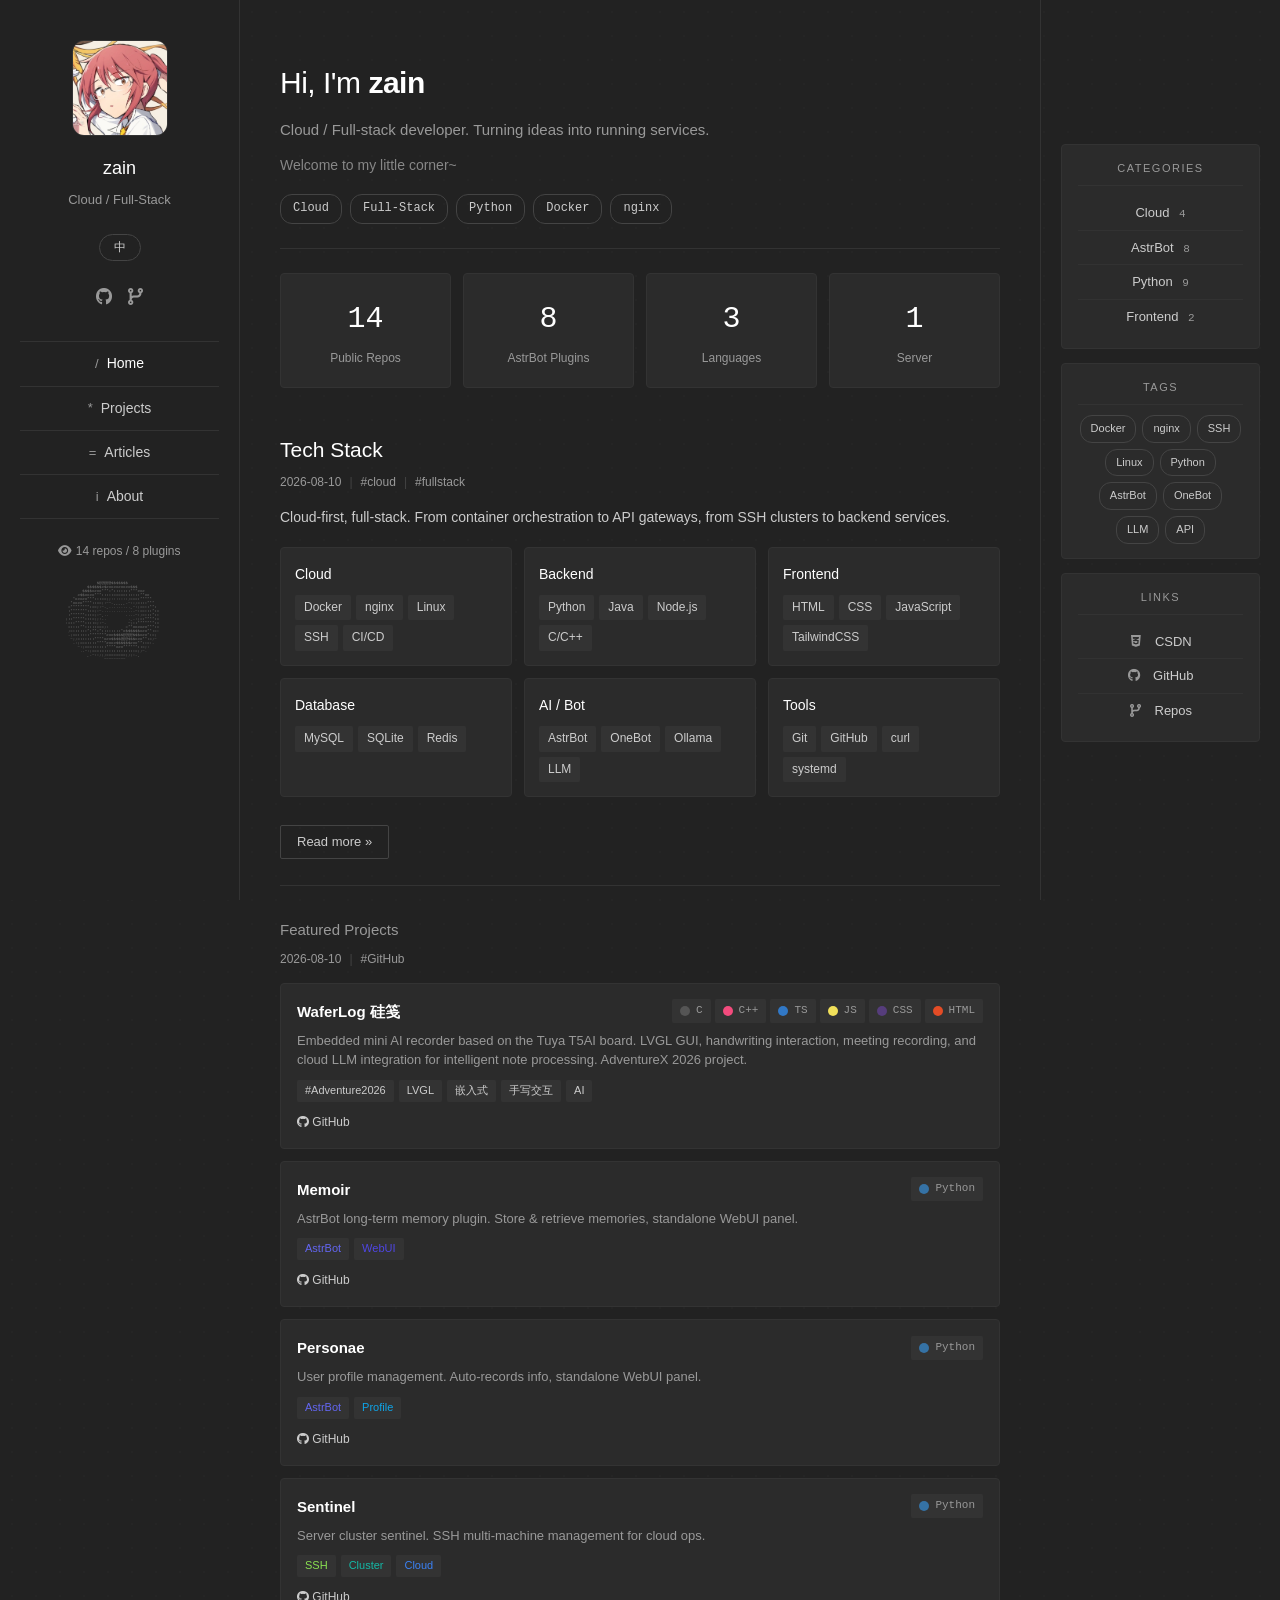
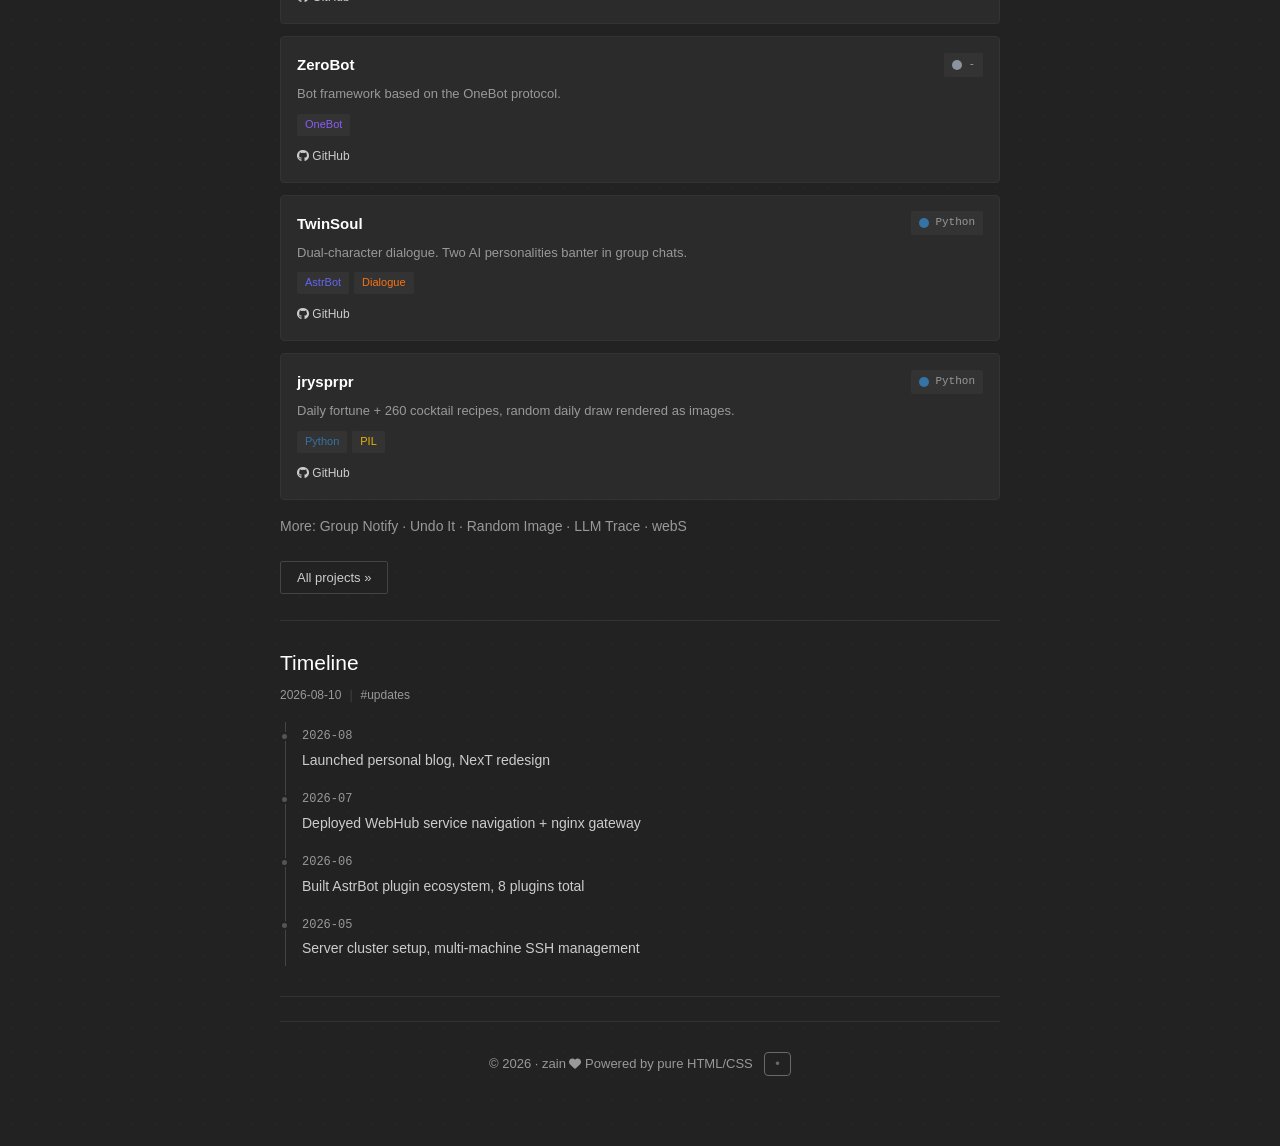
==== index.html @ 0b2f9fa6 "Language order: En→Zh→Ru; welcome text update" ====
<!DOCTYPE html>
<html lang="zh-CN">
<head>
<meta charset="UTF-8">
<meta name="viewport" content="width=device-width, initial-scale=1">
<meta name="theme-color" content="#222">
<title>zain's Home</title>
<link rel="icon" type="image/png" href="img/logo_blog.png">
<link rel="shortcut icon" type="image/png" href="img/logo_blog.png">
<link rel="stylesheet" href="style.css">
<link rel="stylesheet" href="https://cdnjs.cloudflare.com/ajax/libs/font-awesome/6.5.0/css/all.min.css">
</head>
<body class="lang-en">
<div class="container">

  <!-- Left Sidebar -->
  <aside class="sidebar">
    <div class="sidebar-inner">
      <div class="avatar-stack" id="avatarStack" onclick="flipAvatar()">
  <div class="avatar-card card-front">
    <img src="img/avatar.jpg" alt="zain" class="avatar-img">
  </div>
  <div class="avatar-card card-back">
    <img src="img/zaiens_photo.jpg" alt="zain" class="avatar-img">
  </div>
</div>
      <div class="site-author-name">zain</div>
      <div class="site-description"><span class="zh">云计算 / 全栈开发者</span><span class="en">Cloud / Full-Stack</span>
            <span class="ru">Облачный / Full-Stack</span></div>
            <div class="lang-bar">
        <button class="lang-btn" onclick="toggleLang()" id="langBtn">中</button>
      </div>
          <div class="social">
        <a href="https://github.com/Zaienscookie" target="_blank" title="GitHub"><i class="fab fa-github"></i></a>
        <a href="https://github.com/Zaienscookie?tab=repositories" target="_blank" title="Repos"><i class="fas fa-code-branch"></i></a>
      </div>
      <div class="sidebar-menu">
        <a href="." class="active"><span class="m-icon">/</span> <span class="zh">首页</span><span class="en">Home</span>
            <span class="ru">Главная</span></a>
        <a href="posts/"><span class="m-icon">*</span> <span class="zh">项目</span><span class="en">Projects</span>
            <span class="ru">Проекты</span></a>
        <a href="articles/"><span class="m-icon">=</span> <span class="zh">文章</span><span class="en">Articles</span>
            <span class="ru">Статьи</span></a>
        <a href="about.html"><span class="m-icon">i</span> <span class="zh">关于</span><span class="en">About</span>
            <span class="ru">Обо мне</span></a>
      </div>
      <div class="site-visitors"><i class="fa fa-eye"></i> 14 repos / 8 plugins</div>
      <div class="donut-wrap" id="donut"></div>
    </div>
  </aside>

  <!-- Main Content -->
  <main class="main">

    <!-- Hero -->
    <div class="welcome">
      <h1>Hi, I'm <span class="name">zain</span></h1>
      <p><span class="zh">云计算 / 全栈开发者，把想法变成跑在服务器上的服务。</span><span class="en">Cloud / Full-stack developer. Turning ideas into running services.</span>
            <span class="ru">Облачный / Full-Stack разработчик. Превращаю идеи в работающие сервисы.</span></p>
      <p class="welcome-sub"><span class="zh">欢迎来到我的(博客)小窝~</span><span class="en">Welcome to my little corner~</span>
            <span class="ru">Добро пожаловать в мой уголок~</span></p>
      <div class="welcome-tags">
        <span>Cloud</span><span>Full-Stack</span><span>Python</span><span>Docker</span><span>nginx</span>
      </div>
    </div>

    <!-- Stats -->
    <div class="stats-row">
      <div class="stat"><span class="s-num">14</span><span class="s-label"><span class="zh">公开仓库</span><span class="en">Public Repos</span>
            <span class="ru">Публичные репозитории</span></span></div>
      <div class="stat"><span class="s-num">8</span><span class="s-label"><span class="zh">AstrBot 插件</span><span class="en">AstrBot Plugins</span>
            <span class="ru">Плагины AstrBot</span></span></div>
      <div class="stat"><span class="s-num">3</span><span class="s-label"><span class="zh">编程语言</span><span class="en">Languages</span>
            <span class="ru">Языки программирования</span></span></div>
      <div class="stat"><span class="s-num">1</span><span class="s-label"><span class="zh">台服务器</span><span class="en">Server</span>
            <span class="ru">Сервер</span>
            <span class="ru">Сервер</span>
            <span class="ru">Сервер</span></span></div>
    </div>

    <!-- Tech Stack -->
    <article class="post-block">
      <header class="post-header">
        <h2 class="post-title">Tech Stack</h2>
        <div class="post-meta"><span>2026-08-10</span><span class="sep">|</span><span class="cat">#cloud</span><span class="sep">|</span><span class="tag">#fullstack</span></div>
      </header>
      <div class="post-body">
        <p><span class="zh">专注云计算方向，从容器编排到 API 网关，从 SSH 集群到后端服务。</span><span class="en">Cloud-first, full-stack. From container orchestration to API gateways, from SSH clusters to backend services.</span>
            <span class="ru">Облачный подход: от контейнеров до API-шлюзов, от SSH-кластеров до бэкенда.</span></p>
        <div class="stack-grid">
          <div class="stack-card"><div class="st-name">Cloud</div><div class="st-list"><span>Docker</span><span>nginx</span><span>Linux</span><span>SSH</span><span>CI/CD</span></div></div>
          <div class="stack-card"><div class="st-name">Backend</div><div class="st-list"><span>Python</span><span>Java</span><span>Node.js</span><span>C/C++</span></div></div>
          <div class="stack-card"><div class="st-name">Frontend</div><div class="st-list"><span>HTML</span><span>CSS</span><span>JavaScript</span><span>TailwindCSS</span></div></div>
          <div class="stack-card"><div class="st-name">Database</div><div class="st-list"><span>MySQL</span><span>SQLite</span><span>Redis</span></div></div>
          <div class="stack-card"><div class="st-name">AI / Bot</div><div class="st-list"><span>AstrBot</span><span>OneBot</span><span>Ollama</span><span>LLM</span></div></div>
          <div class="stack-card"><div class="st-name">Tools</div><div class="st-list"><span>Git</span><span>GitHub</span><span>curl</span><span>systemd</span></div></div>
        </div>
        <a href="about.html" class="read-more"><span class="zh">了解更多</span><span class="en">Read more</span>
            <span class="ru">Подробнее</span> &raquo;</a>
      </div>
    </article>

    <!-- Projects -->
    <article class="post-block">
      <header class="post-header">
        <h2 class="post-title"><span class="zh">精选项目</span><span class="en">Featured Projects</span>
            <span class="ru">Избранные проекты</span></h2>
        <div class="post-meta"><span>2026-08-10</span><span class="sep">|</span><span class="cat">#GitHub</span></div>
      </header>
      <div class="post-body">

                <div class="proj-item">
          <div class="proj-head"><span class="proj-name">WaferLog 硅笺</span><span class="proj-langs"><span class="proj-lang lang-c">C</span><span class="proj-lang lang-cpp">C++</span><span class="proj-lang lang-typescript">TS</span><span class="proj-lang lang-javascript">JS</span><span class="proj-lang lang-css">CSS</span><span class="proj-lang lang-html">HTML</span></span></div>
          <p class="proj-desc"><span class="zh">基于涂鸦 T5AI 开发板的嵌入式 mini AI 记录终端。LVGL 图形界面，手写交互，会议记录，联动云端大模型实现笔记智能处理。AdventureX 2026 项目</span><span class="en">Embedded mini AI recorder based on the Tuya T5AI board. LVGL GUI, handwriting interaction, meeting recording, and cloud LLM integration for intelligent note processing. AdventureX 2026 project.</span>
            <span class="ru">Встраиваемый мини AI-терминал на плате Tuya T5AI. LVGL GUI, рукописный ввод, запись встреч, облачный LLM для интеллектуальной обработки заметок. Проект AdventureX 2026.</span></p>
          <div class="proj-tags"><span>#Adventure2026</span><span>LVGL</span><span>嵌入式</span><span>手写交互</span><span>AI</span></div>
          <a class="proj-link" href="https://github.com/Zaienscookie/WaferLog" target="_blank"><i class="fab fa-github"></i> GitHub</a>
        </div>

        <div class="proj-item">
          <div class="proj-head"><span class="proj-name">Memoir</span><span class="proj-lang lang-python">Python</div>
          <p class="proj-desc"><span class="zh">AstrBot 长期记忆库插件，指令存取记忆，独立 WebUI 管理面板。</span><span class="en">AstrBot long-term memory plugin. Store &amp; retrieve memories, standalone WebUI panel.</span>
            <span class="ru">Плагин долговременной памяти AstrBot. Хранение и извлечение памяти, отдельная WebUI-панель.</span></p>
          <div class="proj-tags"><span>AstrBot</span><span>WebUI</span></div>
          <a class="proj-link" href="https://github.com/Zaienscookie/astrbot_plugin_memoir" target="_blank"><i class="fab fa-github"></i> GitHub</a>
        </div>

        <div class="proj-item">
          <div class="proj-head"><span class="proj-name">Personae</span><span class="proj-lang lang-python">Python</div>
          <p class="proj-desc"><span class="zh">用户画像管理插件，自动记录用户信息，独立 WebUI 面板。</span><span class="en">User profile management. Auto-records info, standalone WebUI panel.</span>
            <span class="ru">Управление профилями. Автосбор информации, отдельная WebUI-панель.</span></p>
          <div class="proj-tags"><span>AstrBot</span><span>Profile</span></div>
          <a class="proj-link" href="https://github.com/Zaienscookie/astrbot_plugin_personae" target="_blank"><i class="fab fa-github"></i> GitHub</a>
        </div>

        <div class="proj-item">
          <div class="proj-head"><span class="proj-name">Sentinel</span><span class="proj-lang lang-python">Python</div>
          <p class="proj-desc"><span class="zh">台服务器</span><span class="en">Server</span> cluster sentinel. SSH multi-machine management for cloud ops.</p>
          <div class="proj-tags"><span>SSH</span><span>Cluster</span><span>Cloud</span></div>
          <a class="proj-link" href="https://github.com/Zaienscookie/sentinel" target="_blank"><i class="fab fa-github"></i> GitHub</a>
        </div>

        <div class="proj-item">
          <div class="proj-head"><span class="proj-name">ZeroBot</span><span class="proj-lang lang-none">-</div>
          <p class="proj-desc"><span class="zh">基于 OneBot 协议的机器人开发框架。</span><span class="en">Bot framework based on the OneBot protocol.</span>
            <span class="ru">Фреймворк для ботов на основе протокола OneBot.</span></p>
          <div class="proj-tags"><span>OneBot</span></div>
          <a class="proj-link" href="https://github.com/Zaienscookie/ZeroBot" target="_blank"><i class="fab fa-github"></i> GitHub</a>
        </div>

        <div class="proj-item">
          <div class="proj-head"><span class="proj-name">TwinSoul</span><span class="proj-lang lang-python">Python</div>
          <p class="proj-desc"><span class="zh">双角色对话机器人，两个 AI 人格在群里拌嘴。</span><span class="en">Dual-character dialogue. Two AI personalities banter in group chats.</span>
            <span class="ru">Диалоговый бот с двумя AI-личностями, болтающими в чатах.</span></p>
          <div class="proj-tags"><span>AstrBot</span><span>Dialogue</span></div>
          <a class="proj-link" href="https://github.com/Zaienscookie/TwinSoul" target="_blank"><i class="fab fa-github"></i> GitHub</a>
        </div>

        <div class="proj-item">
          <div class="proj-head"><span class="proj-name">jrysprpr</span><span class="proj-lang lang-python">Python</div>
          <p class="proj-desc"><span class="zh">今日运势 + 260 款鸡尾酒数据库，每日随机抽取渲染成图。</span><span class="en">Daily fortune + 260 cocktail recipes, random daily draw rendered as images.</span>
            <span class="ru">Гороскоп + 260 коктейлей. Случайный выбор, рендер в изображение.</span></p>
          <div class="proj-tags"><span>Python</span><span>PIL</span></div>
          <a class="proj-link" href="https://github.com/Zaienscookie/jrysprpr" target="_blank"><i class="fab fa-github"></i> GitHub</a>
        </div>

        <p style="margin-top:14px;color:var(--text-muted);">
          <span class="zh">更多：</span><span class="en">More: </span>
            <span class="ru">Больше:</span>Group Notify &middot; Undo It &middot; Random Image &middot; LLM Trace &middot; webS
        </p>
        <a href="posts/" class="read-more"><span class="zh">查看全部项目</span><span class="en">All projects</span>
            <span class="ru">Все проекты</span> &raquo;</a>
      </div>
    </article>

    <!-- Timeline -->
    <article class="post-block">
      <header class="post-header">
        <h2 class="post-title">Timeline</h2>
        <div class="post-meta"><span>2026-08-10</span><span class="sep">|</span><span class="cat">#updates</span></div>
      </header>
      <div class="post-body">
        <div class="timeline">
          <div class="tl-item"><span class="tl-date">2026-08</span><span class="tl-dot"></span><div class="tl-text"><span class="zh">上线个人博客，NexT 风格重构</span><span class="en">Launched personal blog, NexT redesign</span>
            <span class="ru">Запущен личный блог, редизайн в стиле NexT</span></div></div>
          <div class="tl-item"><span class="tl-date">2026-07</span><span class="tl-dot"></span><div class="tl-text"><span class="zh">部署 WebHub 服务导航与 nginx 网关</span><span class="en">Deployed WebHub service navigation + nginx gateway</span>
            <span class="ru">Развёрнут WebHub-навигатор и nginx-шлюз</span></div></div>
          <div class="tl-item"><span class="tl-date">2026-06</span><span class="tl-dot"></span><div class="tl-text"><span class="zh">开发 AstrBot 插件生态，累计 8 个</span><span class="en">Built AstrBot plugin ecosystem, 8 plugins total</span>
            <span class="ru">Экосистема плагинов AstrBot, всего 8</span></div></div>
          <div class="tl-item"><span class="tl-date">2026-05</span><span class="tl-dot"></span><div class="tl-text"><span class="zh">台服务器</span><span class="en">Server</span> cluster setup, multi-machine SSH management</div></div>
        </div>
      </div>
    </article>

    <div class="footer">
      <span>&copy; 2026 &middot; zain <i class="fas fa-heart" style="color:var(--text-muted);font-size:12px;"></i> Powered by pure HTML/CSS</span>
      <button class="easter-egg-btn" id="easterEggBtn" title="?" aria-label="?">&bull;</button>
    </div>

  </main>

  <!-- Right Sidebar -->
  <aside class="right-bar" id="rightBar">

    <div class="widget">
      <div class="widget-title"><span class="zh">分类</span><span class="en">Categories</span>
            <span class="ru">Категории</span></div>
      <ul>
        <li><span class="cat-item">Cloud</span> <span class="count">4</span></li>
        <li><span class="cat-item">AstrBot</span> <span class="count">8</span></li>
        <li><span class="cat-item">Python</span> <span class="count">9</span></li>
        
        <li><span class="cat-item">Frontend</span> <span class="count">2</span></li>
      </ul>
    </div>

    <div class="widget">
      <div class="widget-title"><span class="zh">标签</span><span class="en">Tags</span>
            <span class="ru">Теги</span></div>
      <div class="tag-cloud">
        <span class="tag-item">Docker</span>
        <span class="tag-item">nginx</span>
        <span class="tag-item">SSH</span>
        <span class="tag-item">Linux</span>
        <span class="tag-item">Python</span>
        
        <span class="tag-item">AstrBot</span>
        <span class="tag-item">OneBot</span>
        <span class="tag-item">LLM</span>
        <span class="tag-item">API</span>
      </div>
    </div>

    <div class="widget">
      <div class="widget-title"><span class="zh">链接</span><span class="en">Links</span>
            <span class="ru">Ссылки</span></div>
      <div class="link-list">
        <a href="https://blog.csdn.net/reload111" target="_blank"><i class="fab fa-css3-alt"></i> CSDN</a>
        <a href="https://github.com/Zaienscookie" target="_blank"><i class="fab fa-github"></i> GitHub</a>
        <a href="https://github.com/Zaienscookie?tab=repositories" target="_blank"><i class="fas fa-code-branch"></i> Repos</a>
      </div>
    </div>

  </aside>

</div>
</body>
</html>

<script>
function flipAvatar() {
  var s = document.getElementById('avatarStack');
  s.classList.toggle('flipped');
  localStorage.setItem('avatarFlipped', s.classList.contains('flipped') ? '1' : '0');
}

// 恢复翻牌状态
(function() {
  var s = document.getElementById('avatarStack');
  if (s && localStorage.getItem('avatarFlipped') === '1') {
    s.classList.add('flipped');
  }
})();
function toggleLang() {
  var body = document.body;
  var btn = document.getElementById('langBtn');
  body.classList.add('lang-fade');
  setTimeout(function() {
    if (body.classList.contains('lang-en')) {
      body.classList.remove('lang-en'); body.classList.add('lang-zh'); btn.textContent = 'RU';
      localStorage.setItem('blog-lang', 'zh');
    } else if (body.classList.contains('lang-zh')) {
      body.classList.remove('lang-zh'); body.classList.add('lang-ru'); btn.textContent = 'EN';
      localStorage.setItem('blog-lang', 'ru');
    } else {
      body.classList.remove('lang-ru'); body.classList.add('lang-en'); btn.textContent = '中';
      localStorage.setItem('blog-lang', 'en');
    }
    body.classList.remove('lang-fade');
  }, 120);
}
(function() {
  var saved = localStorage.getItem('blog-lang');
  var btn = document.getElementById('langBtn');
  if (btn) {
    if (saved === 'en') {
      document.body.className = 'lang-en';
      btn.textContent = '中';
    } else if (saved === 'zh') {
      document.body.className = 'lang-zh';
      btn.textContent = 'RU';
    } else if (saved === 'ru') {
      document.body.className = 'lang-ru';
      btn.textContent = 'EN';
    } else {
      document.body.className = 'lang-en';
      btn.textContent = '中';
    }
  }
})();
</script>
<script>
(function() {
  var colors = {
    'Python': '#3572A5', 'Docker': '#2496ED', 'nginx': '#009639',
    'Linux': '#FCC624', 'SSH': '#89e051', 'Cloud': '#3b82f6',
    'AstrBot': '#6366f1', 'OneBot': '#8b5cf6', 'LLM': '#ec4899',
    'API': '#f59e0b', 'Git': '#f05032', 'GitHub': '#6e5494',
    'MySQL': '#4479a1', 'Redis': '#dc382d', 'JavaScript': '#f1e05a',
    'HTML': '#e34c26', 'CSS': '#563d7c', 'Java': '#b07219',
    'C/C++': '#f34b7d', 'Node.js': '#339933', 'REST API': '#00add8',
    'TailwindCSS': '#38b2ac', 'WebUI': '#4f46e5', 'Profile': '#0ea5e9',
    'PIL': '#eab308', 'Dialogue': '#f97316', 'Cluster': '#14b8a6',
    'Ollama': '#8b5cf6', 'systemd': '#dc2626', 'curl': '#0d9488',
    'CI/CD': '#10b981', 'Full-Stack': '#6366f1', 'Frontend': '#e34c26',
    'Backend': '#3572A5', 'Database': '#4479a1', 'AI / Bot': '#ec4899',
    'Tools': '#6e5494', 'Undo It': '#0ea5e9', 'LLM Trace': '#ec4899'
  };
  var tags = document.querySelectorAll('.proj-tags span');
  tags.forEach(function(t) {
    var name = t.textContent.trim();
    var c = colors[name];
    if (c) {
      t.style.setProperty('border-color', c, 'important');
      t.style.setProperty('color', c, 'important');
    }
  });
})();
// ===== 甜甜圈动画(C精确翻译) =====
(function(){
  var el=document.getElementById('donut');
  if(!el)return;
  var A=0,B=0,i,j,k;
  var z=new Float32Array(1760);
  var b=new Array(1760);
  var chars='.,-~:;=!*#$@';
  function frame(){
    for(k=0;k<1760;k++){b[k]=32;z[k]=0;}
    for(j=0;j<6.28;j+=0.07){
      for(i=0;i<6.28;i+=0.02){
        var c=Math.sin(i), d=Math.cos(j), e=Math.sin(A), f=Math.sin(j);
        var g=Math.cos(A), h=d+2, D=1/(c*h*e+f*g+5);
        var l=Math.cos(i), m=Math.cos(B), n=Math.sin(B);
        var t=c*h*g-f*e;
        var x=~~(40+30*D*(l*h*m-t*n));
        var y=~~(12+15*D*(l*h*n+t*m));
        var o=x+80*y;
        var N=~~(8*((f*e-c*d*g)*m-c*d*e-f*g-l*d*n));
        if(22>y&&y>0&&x>0&&80>x&&D>z[o]){
          z[o]=D; b[o]=chars.charCodeAt(N>0?N:0);
        }
      }
    }
    var out='';
    for(k=0;k<1761;k++){
      out+=k%80?String.fromCharCode(b[k]):'\n';
      A+=0.00004; B+=0.00002;
    }
    el.textContent=out;
  }
  setInterval(frame,50);
  frame();
})();
</script>
<script>
// ===== 复活节彩蛋：Bug 跳舞 =====
document.getElementById('easterEggBtn').addEventListener('click', function() {
  // 移除旧彩蛋
  var old = document.querySelector('.bug-overlay');
  if (old) old.remove();
  var oldBtn = document.querySelector('.bug-clear-btn');
  if (oldBtn) oldBtn.remove();
  
  var overlay = document.createElement('div');
  overlay.className = 'bug-overlay active';
  document.body.appendChild(overlay);
  
  var msgs = ['软件工程师的电子小宠物', '这程序有"Bug"啊'];
  var msg = msgs[Math.floor(Math.random() * msgs.length)];
  var msgEl = document.createElement('div');
  msgEl.className = 'bug-msg';
  msgEl.textContent = msg;
  msgEl.style.left = 8 + Math.random() * 30 + '%';
  msgEl.style.top = 5 + Math.random() * 15 + '%';
  document.body.appendChild(msgEl);
  
  // 放 15 只蟑螂，网格随机分布
  for (var i = 0; i < 15; i++) {
    (function(idx) {
      setTimeout(function() {
        var bug = document.createElement('div');
        bug.className = 'bug-item';
        // 5列3行网格，每个格子内随机偏移
        var col = idx % 5;
        var row = Math.floor(idx / 5);
        var left = 3 + col * 19 + Math.random() * 10;
        var top = 2 + row * 30 + Math.random() * 12;
        bug.style.left = left + '%';
        bug.style.top = top + '%';
        bug.style.setProperty('--dur', (2 + Math.random() * 3) + 's');
        bug.style.animationDelay = Math.random() * 2 + 's';
        // 大小随机 40~100px
        var size = 40 + Math.random() * 60;
        bug.style.setProperty('--size', size + 'px');
        bug.innerHTML = '<img src="img/BUG_THERE_IS.gif" alt="bug" style="width:'+size+'px;height:'+size+'px">';
        document.body.appendChild(bug);
      }, idx * 60);
    })(i);
  }
  
  // 清除按钮
  var clearBtn = document.createElement('button');
  clearBtn.className = 'bug-clear-btn';
  clearBtn.textContent = '[ 清除所有 Bug ]';
  clearBtn.addEventListener('click', function() {
    document.querySelectorAll('.bug-item, .bug-msg, .bug-overlay').forEach(function(el) { el.remove(); });
    clearBtn.remove();
  });
  document.body.appendChild(clearBtn);
});
</script>
</body>
</html>
---- style.css ----
/* ═════════════════════════════════════════════
   NexT Gemini 风格 · 克制极简
   左侧固定侧边栏 + 右侧文章列表
   主色灰阶 + 单一点缀色
   ═════════════════════════════════════════════ */

:root {
  --bg: #222;
  --bg-card: #2b2b2b;
  --bg-sidebar: #222;
  --text: #ccc;
  --text-strong: #fff;
  --text-muted: #999;
  --line: #333;
  --accent: #bbb;
  --accent-hover: #fff;
  --font: "Lato", "PingFang SC", "Microsoft YaHei", sans-serif;
  --mono: "Source Code Pro", "Consolas", monospace;
}

/* ═══ 动画关键帧 ═══ */
@keyframes fadeUp {
  from { opacity: 0; transform: translateY(14px); }
  to   { opacity: 1; transform: translateY(0); }
}
@keyframes fadeIn {
  from { opacity: 0; }
  to   { opacity: 1; }
}
@keyframes pulse {
  0%, 100% { box-shadow: 0 0 0 0 rgba(255,255,255,.08); }
  50%      { box-shadow: 0 0 0 6px rgba(255,255,255,.02); }
}
@keyframes slideDown {
  from { opacity: 0; transform: translateY(-8px); }
  to   { opacity: 1; transform: translateY(0); }
}
@keyframes countUp {
  from { opacity: 0; }
  to   { opacity: 1; }
}
@keyframes borderPulse {
  0%, 100% { border-color: var(--line); }
  50%      { border-color: #555; }
}

* { margin: 0; padding: 0; box-sizing: border-box; }
html {
  background: var(--bg);
  scroll-behavior: smooth;
}
body {
  font-family: var(--font);
  background: var(--bg);
  background-image: radial-gradient(rgba(255,255,255,.015) 1px, transparent 1px);
  background-size: 24px 24px;
  color: var(--text);
  line-height: 1.8;
  font-size: 15px;
  -webkit-font-smoothing: antialiased;
  animation: fadeIn .6s ease;
}

/* 容器动画 */
.container { animation: fadeUp .5s ease .12s both; }

/* 侧边栏淡入 */
.sidebar { animation: fadeIn .8s ease; }

/* 侧边栏头像悬浮 */
.avatar-wrap { transition: .3s ease; }
.avatar-wrap:hover { transform: scale(1.04); animation: pulse 2s ease infinite; }

/* 侧边栏菜单项 */
.sidebar-menu a { transition: .2s ease; }

a { color: var(--accent); text-decoration: none; transition: color .15s; }
a:hover { color: var(--accent-hover); }

/* ═══ 布局容器 ═══ */
.container { display: flex; min-height: 100vh; max-width: 1440px; margin: 0 auto; }

/* ═══ 侧边栏 ═══ */
.sidebar {
  width: 240px;
  flex-shrink: 0;
  background: var(--bg-sidebar);
  padding: 40px 0;
  position: sticky;
  top: 0;
  height: 100vh;
  overflow-y: auto;
  display: flex;
  flex-direction: column;
  align-items: center;
  border-right: 1px solid var(--line);
}
.sidebar-inner { text-align: center; width: 100%; padding: 0 20px; }

.avatar-wrap {
  width: 96px; height: 96px;
  margin: 0 auto 16px;
  border-radius: 16px;
  overflow: hidden;
  border: 1px solid var(--line);
}
.avatar-initial {
  width: 100%; height: 100%;
  background: var(--bg-card);
  display: flex; align-items: center; justify-content: center;
  font-size: 40px; font-weight: 300;
  color: var(--text);
}

.site-author-name { font-size: 18px; font-weight: 400; color: var(--text-strong); margin-top: 8px; }
.site-description { font-size: 13px; color: var(--text-muted); margin-top: 4px; }

/* 甜甜圈 */
.donut-wrap {
  margin: 6px auto 0;
  width: 192px;
  height: 90px;
  overflow: hidden;
  white-space: pre;
  font-size: 4px;
  line-height: 4px;
  font-family: 'Courier New', 'Source Code Pro', monospace;
  color: var(--text-muted);
  opacity: .65;
  letter-spacing: 0;
}

/* 侧边栏菜单 */
.sidebar-menu { margin-top: 28px; width: 100%; }
.sidebar-menu a {
  display: flex;
  align-items: center;
  justify-content: center;
  padding: 9px 0;
  color: var(--text);
  font-size: 14px;
  border-top: 1px solid var(--line);
}
.sidebar-menu a:last-child { border-bottom: 1px solid var(--line); }
.sidebar-menu a:hover { color: var(--accent-hover); }
.sidebar-menu a.active { color: var(--accent-hover); }
.sidebar-menu a .m-icon { margin-right: 8px; font-size: 13px; color: var(--text-muted); }

/* 侧边栏社交 */
.social { margin-top: 22px; display: flex; justify-content: center; gap: 16px; font-size: 17px; }
.social a { color: var(--text-muted); }
.social a:hover { color: var(--accent-hover); }

/* 侧边栏访客 */
.site-visitors { margin-top: 22px; font-size: 12px; color: var(--text-muted); }

/* ═══ 主内容 ═══ */
.main { flex: 1; padding: 40px 40px; max-width: 960px; min-width: 0; }

/* 文章卡片 */
.post-block { padding: 26px 0; border-bottom: 1px solid var(--line); animation: fadeUp .5s ease both; }
.post-block { animation-delay: .15s; }
.post-block:last-child { border-bottom: none; }

.post-header { margin-bottom: 12px; }
.post-title {
  font-size: 21px;
  font-weight: 400;
  color: var(--text-strong);
  line-height: 1.5;
}
.post-meta { font-size: 12px; color: var(--text-muted); margin-top: 6px; }
.post-meta .sep { margin: 0 8px; color: #444; }
.post-meta .cat { color: var(--text-muted); }
.post-meta .tag { color: var(--text-muted); }

.post-body { color: var(--text); font-size: 14px; }
.post-body p { margin-bottom: 10px; }

.read-more {
  display: inline-block;
  margin-top: 12px;
  font-size: 13px;
  color: var(--text);
  border: 1px solid #444;
  padding: 4px 16px;
  border-radius: 2px;
  transition: .2s;
}
.read-more:hover { border-color: var(--text); color: var(--text-strong); }

/* 文章内标题/代码 */
.post-content h2 { font-size: 19px; font-weight: 400; color: var(--text-strong); margin: 28px 0 10px; }
.post-content h3 { font-size: 16px; font-weight: 400; color: var(--text-strong); margin: 22px 0 8px; }
.post-content p { margin-bottom: 12px; }
.post-content code {
  font-family: var(--mono);
  font-size: 13px;
  background: #333;
  color: var(--text-strong);
  padding: 2px 6px;
  border-radius: 3px;
}
.post-content pre { background: #1a1a1a; border: 1px solid var(--line); border-radius: 4px; padding: 14px; overflow-x: auto; margin: 14px 0; }
.post-content pre code { background: none; color: var(--text); padding: 0; }
.post-content blockquote { border-left: 3px solid #555; padding: 8px 16px; margin: 14px 0; color: var(--text); background: rgba(255,255,255,.02); }
.post-content ul, .post-content ol { padding-left: 20px; margin-bottom: 12px; }
.post-content li { margin-bottom: 4px; }
.post-content strong { color: var(--text-strong); font-weight: 400; }

/* ═══ 技术栈网格 ═══ */
.stack-grid { display: grid; grid-template-columns: repeat(auto-fill, minmax(180px, 1fr)); gap: 12px; margin: 16px 0; }
.stack-card { border: 1px solid var(--line); border-radius: 4px; padding: 14px; background: var(--bg-card); transition: .2s ease; animation: fadeUp .5s ease both; }
.stack-card:hover { transform: translateY(-3px); border-color: #555; box-shadow: 0 4px 16px rgba(0,0,0,.25); }
.stack-card .st-name { font-size: 14px; font-weight: 400; color: var(--text-strong); margin-bottom: 8px; }
.stack-card .st-list { display: flex; flex-wrap: wrap; gap: 5px; }
.stack-card .st-list span { font-size: 12px; padding: 2px 9px; border-radius: 2px; background: #333; color: var(--text); transition: .15s ease; }
.stack-card:hover .st-list span { background: #3a3a3a; }

/* ═══ 项目网格 ═══ */
.project-grid { display: grid; grid-template-columns: 1fr 1fr; gap: 12px; margin: 16px 0; }
.project-card {
  display: block;
  border: 1px solid var(--line);
  border-radius: 4px;
  padding: 16px;
  background: var(--bg-card);
  color: var(--text);
  transition: .2s;
}
.project-card { animation: fadeUp .5s ease both; }
.project-card:hover { border-color: #555; transform: translateY(-4px); box-shadow: 0 8px 24px rgba(0,0,0,.3); }

.project-card .p-top { display: flex; justify-content: space-between; align-items: center; }
.project-card .p-icon { font-size: 18px; color: var(--text-muted); }
.project-card .p-lang { font-size: 11px; font-family: var(--mono); padding: 2px 8px; border-radius: 2px; font-weight: 400; color: var(--text-muted); background: #333; }
.project-card .p-name { font-size: 15px; font-weight: 400; color: var(--text-strong); margin-top: 8px; }
.project-card .p-desc { font-size: 13px; color: var(--text-muted); margin-top: 4px; line-height: 1.5; }
.project-card .p-stack { display: flex; gap: 5px; margin-top: 8px; flex-wrap: wrap; }
.project-card .p-stack span { font-size: 11px; padding: 1px 8px; border-radius: 2px; background: #333; color: var(--text-muted); }

/* ═══ 欢迎区 ═══ */
.welcome { padding: 16px 0 24px; border-bottom: 1px solid var(--line); margin-bottom: 24px; animation: fadeUp .4s ease; }
.welcome h1 { font-size: 30px; font-weight: 300; color: var(--text-strong); letter-spacing: -0.5px; }
.welcome h1 .name { font-weight: 700; }
.welcome p { color: var(--text-muted); margin-top: 6px; font-size: 15px; }
.welcome .welcome-sub { margin-top: 10px; font-size: 14px; color: var(--text-muted); opacity: .85; }
.welcome-tags { display: flex; flex-wrap: wrap; gap: 8px; margin-top: 16px; }
.welcome-tags span {
  font-size: 12px;
  font-family: var(--mono);
  color: var(--text);
  border: 1px solid #444;
  padding: 3px 12px;
  border-radius: 12px;
  transition: .15s;
}
.welcome-tags span { animation: fadeUp .4s ease both; }

.welcome-tags span:hover { border-color: var(--text); color: var(--text-strong); }

/* ═══ 数据统计 ═══ */
.stats-row { display: grid; grid-template-columns: repeat(auto-fit, minmax(120px, 1fr)); gap: 12px; margin: 20px 0; }
.stat {
  border: 1px solid var(--line);
  border-radius: 4px;
  background: var(--bg-card);
  padding: 18px 12px;
  text-align: center;
  display: flex;
  flex-direction: column;
  gap: 2px;
  animation: fadeUp .5s ease both;
  transition: .2s ease;
}
.stat:hover { transform: translateY(-3px); border-color: #555; }

.stat .s-num { font-size: 30px; font-weight: 300; color: var(--text-strong); font-family: var(--mono); }
.stat .s-label { font-size: 12px; color: var(--text-muted); }

/* ═══ 标题英文小字 ═══ */
.post-title .en { font-size: 15px; font-weight: inherit; color: var(--text-muted); }

/* ═══ 中英文切换 ═══ */
body.lang-en .zh, body.lang-en .ru { display: none !important; }
body.lang-zh .en, body.lang-zh .ru { display: none !important; }
body.lang-ru .zh, body.lang-ru .en { display: none !important; }
.zh, .en, .ru { font-weight: inherit; }
body.lang-fade { animation: langFade .25s ease; }
@keyframes langFade {
  0%   { opacity: 1; }
  40%  { opacity: .6; }
  100% { opacity: 1; }
}

.lang-bar { display: flex; align-items: center; justify-content: center; margin-top: 22px; }
.lang-btn {
  cursor: pointer;
  font-size: 12px;
  font-family: var(--mono);
  color: var(--text);
  border: 1px solid #444;
  background: none;
  padding: 4px 14px;
  border-radius: 14px;
  transition: .2s ease, transform .15s ease;
  user-select: none;
}
.lang-btn:hover { border-color: var(--text); color: var(--text-strong); }
.lang-btn:active { transform: scale(.92); }

/* ═══ 项目列表（首页） ═══ */
.proj-item {
  border: 1px solid var(--line);
  border-radius: 4px;
  background: var(--bg-card);
  padding: 14px 16px;
  margin-bottom: 12px;
  transition: .2s ease;
  animation: fadeUp .5s ease both;
}
.proj-item:hover { border-color: #555; transform: translateX(4px); }

.proj-item:hover { border-color: #555; }
.proj-head { display: flex; justify-content: space-between; align-items: center; }
.proj-name { font-size: 15px; font-weight: 600; color: var(--text-strong); }
.proj-lang { font-size: 11px; font-family: var(--mono); color: var(--text-muted); background: #333; padding: 2px 8px; border-radius: 2px; }
.proj-desc { font-size: 13px; color: var(--text-muted); margin-top: 6px; line-height: 1.5; }
.proj-tags { display: flex; gap: 5px; margin-top: 8px; flex-wrap: wrap; }
.proj-tags span { font-size: 11px; padding: 1px 8px; border-radius: 2px; background: #333; color: var(--text); }
.proj-link { display: inline-block; margin-top: 10px; font-size: 12px; color: var(--text); }
.proj-link:hover { color: var(--text-strong); }

/* ═══ 项目卡片（归档页） ═══ */
.proj-card {
  border: 1px solid var(--line);
  border-radius: 4px;
  background: var(--bg-card);
  padding: 16px;
  transition: .2s ease;
  animation: fadeUp .5s ease both;
  display: flex;
  flex-direction: column;
}
.proj-card:hover { border-color: #555; transform: translateY(-4px); box-shadow: 0 8px 24px rgba(0,0,0,.3); }
.proj-meta {
  display: flex;
  justify-content: space-between;
  align-items: center;
  margin-top: 10px;
  font-size: 11px;
  font-family: var(--mono);
  color: var(--text-muted);
}
.proj-meta .pj-github {
  color: var(--text-muted);
  font-size: 15px;
  line-height: 1;
  transition: .15s ease;
}
.proj-meta .pj-github:hover { color: var(--text-strong); }

/* ═══ 语言标签 · GitHub 语言色 ═══ */
.proj-lang { display: inline-flex; align-items: center; gap: 6px; }
.proj-lang::before { content: ""; width: 10px; height: 10px; border-radius: 50%; flex-shrink: 0; }
.proj-lang.lang-python::before { background: #3572A5; }
.proj-lang.lang-go::before { background: #00ADD8; }
.proj-lang.lang-js::before,
.proj-lang.lang-javascript::before { background: #f1e05a; }
.proj-lang.lang-ts::before,
.proj-lang.lang-typescript::before { background: #3178c6; }
.proj-lang.lang-html::before { background: #e34c26; }
.proj-lang.lang-css::before { background: #563d7c; }
.proj-lang.lang-shell::before,
.proj-lang.lang-bash::before { background: #89e051; }
.proj-lang.lang-c::before { background: #555555; }
.proj-lang.lang-cpp::before { background: #f34b7d; }
.proj-lang.lang-dockerfile::before { background: #384d54; }
.proj-lang.lang-none::before { background: #8b949e; }

/* 多语言徽章容器 */
.proj-langs { display: flex; gap: 4px; flex-wrap: wrap; justify-content: flex-end; }

/* ═══ 动态时间线 ═══ */
.timeline { position: relative; padding-left: 22px; }
.timeline::before {
  content: "";
  position: absolute;
  left: 5px; top: 4px; bottom: 4px;
  width: 1px;
  background: #444;
}
.tl-item { position: relative; padding: 8px 0; animation: fadeUp .5s ease both; }

.tl-dot { animation: pulse 3s ease infinite;
  position: absolute;
  left: -22px; top: 14px;
  width: 9px; height: 9px;
  border-radius: 50%;
  background: #555;
  border: 2px solid var(--bg);
}
.tl-date { font-size: 12px; font-family: var(--mono); color: var(--text-muted); display: block; }
.tl-text { font-size: 14px; color: var(--text); }

/* ═══ 页脚 ═══ */
.footer { text-align: center; padding: 30px 0; color: var(--text-muted); font-size: 13px; border-top: 1px solid var(--line); margin-top: 24px; }
.footer .heart { color: var(--text-muted); }

.widget {
  border: 1px solid var(--line);
  border-radius: 4px;
  background: var(--bg-card);
  padding: 14px 16px;
  margin-bottom: 14px;
  animation: fadeUp .5s ease both;
  transition: .2s ease;
}
.widget:hover { border-color: #444; }
.widget-title {
  font-size: 11px;
  color: var(--text-muted);
  text-transform: uppercase;
  letter-spacing: 1.5px;
  margin-bottom: 10px;
  padding-bottom: 6px;
  border-bottom: 1px solid var(--line);
  text-align: center;
}
.widget { text-align: center; }

.widget ul { list-style: none; width: 100%; display: inline-block; text-align: center; }
.widget li { padding: 5px 0; font-size: 13px; border-bottom: 1px solid rgba(255,255,255,.03); }
.widget li:last-child { border-bottom: none; }
.widget li a,
.cat-item { color: var(--text); cursor: default; transition: .15s ease; }
.widget li a:hover,
.cat-item:hover { color: var(--text-strong); padding-left: 3px; }
.widget .count { color: var(--text-muted); font-size: 11px; font-family: var(--mono); margin-left: 6px; }

/* 标签云 */
.tag-cloud { display: flex; flex-wrap: wrap; gap: 6px; justify-content: center; }
.tag-cloud a,
.tag-item {
  font-size: 11px;
  color: var(--text);
  border: 1px solid #444;
  padding: 3px 10px;
  border-radius: 12px;
  transition: .2s ease;
  cursor: default;
}
.tag-cloud a:hover,
.tag-item:hover { border-color: #666; color: var(--text-strong); background: rgba(255,255,255,.03); }

/* 友情链接 */
.link-list a { display: block; padding: 5px 0; font-size: 13px; color: var(--text); border-bottom: 1px solid rgba(255,255,255,.03); transition: .15s ease; }
.link-list a:last-child { border-bottom: none; }
.link-list a i { margin-right: 8px; color: var(--text-muted); width: 14px; }
.link-list a:hover { color: var(--text-strong); padding-left: 4px; }

/* ═══ 右侧边栏 ═══ */
.right-bar {
  width: 240px;
  flex-shrink: 0;
  padding: 40px 20px;
  position: sticky;
  top: 0;
  height: 100vh;
  overflow-y: auto;
  border-left: 1px solid var(--line);
  align-self: flex-start;
  display: flex;
  flex-direction: column;
  justify-content: center;
}

/* ═══ 文章页 ═══ */
.art-item { margin-bottom: 24px; padding-bottom: 20px; border-bottom: 1px solid var(--line); }
.art-item:last-child { border-bottom: none; }
.art-title { font-size: 18px; margin: 0 0 6px; }
.art-title a { color: var(--text); text-decoration: none; }
.art-title a:hover { color: var(--accent); }
.art-meta { font-size: 13px; color: var(--text-muted); margin-bottom: 8px; }
.art-summary { font-size: 14px; line-height: 1.7; color: var(--text); margin: 0 0 10px; }
.art-content { line-height: 1.8; font-size: 15px; }
.art-content h3 { margin: 24px 0 12px; font-size: 18px; color: var(--text); }
.art-content h4 { margin: 20px 0 10px; font-size: 16px; color: var(--text); }
.art-content p { margin: 10px 0; }
.art-content code { background: var(--tag-bg); padding: 2px 6px; border-radius: 3px; font-size: 14px; }
.art-content pre { padding: 14px; border-radius: 6px; overflow-x: auto; font-size: 13px; line-height: 1.5; margin: 12px 0; background: #1e1e2e; border: 1px solid #333; }
.art-content pre code { background: none; padding: 0; }
.art-content blockquote { border-left: 3px solid var(--accent); margin: 12px 0; padding: 8px 16px; background: var(--tag-bg); border-radius: 0 6px 6px 0; }
.art-content ul, .art-content ol { margin: 8px 0; padding-left: 20px; }
.art-content li { margin: 4px 0; }
.art-content a { color: var(--accent); }
.art-ref { font-size: 14px; color: var(--text-muted); margin: 0 0 20px; }
.art-back { display: inline-block; margin-top: 20px; }

/* ═══ 代码块容器 ═══ */
.code-block { position: relative; margin: 12px 0; border-radius: 8px; overflow: hidden; border: 1px solid #333; }
.code-block .code-header { display: flex; justify-content: space-between; align-items: center; padding: 6px 14px; background: #181825; font-size: 12px; color: #a6adc8; border-bottom: 1px solid #333; user-select: none; }
.code-block .code-lang { font-weight: 600; text-transform: uppercase; letter-spacing: 0.5px; }
.code-block .code-copy { background: none; border: 1px solid #444; color: #a6adc8; cursor: pointer; font-size: 12px; padding: 2px 10px; border-radius: 4px; transition: all .2s; }
.code-block .code-copy:hover { background: #313244; color: #cdd6f4; }
.code-block .code-copy.copied { background: #a6e3a1; color: #1e1e2e; border-color: #a6e3a1; }
.code-block pre { margin: 0 !important; border: none !important; border-radius: 0 !important; background: #1e1e2e !important; }

/* ═══ 复活节彩蛋 ═══ */
.easter-egg-btn { position: relative; display: inline; background: none; border: 1px solid var(--text-muted); color: var(--text-muted); font-size: 13px; cursor: pointer; opacity: .6; transition: all .2s; margin-left: 8px; padding: 2px 10px; border-radius: 4px; vertical-align: middle; line-height: 1.4; }
.easter-egg-btn:hover { opacity: 1; color: var(--accent); border-color: var(--accent); background: rgba(255,255,255,.05); }
.easter-egg-btn:hover { opacity: .8; color: var(--accent); }
.bug-item { position: fixed; z-index: 100000; animation: bugDance var(--dur) infinite alternate ease-in-out; }
.bug-item img { width: 60px; height: 60px; display: block; }
.bug-msg { position: fixed; z-index: 100001; font-size: 20px; font-weight: 700; color: #f38ba8; text-shadow: 0 0 10px rgba(0,0,0,.9), 2px 2px 0 #000; pointer-events: none; animation: bugFadeOut 3s ease forwards; background: rgba(0,0,0,.55); padding: 6px 14px; border-radius: 8px; }
.bug-clear-btn { position: fixed; bottom: 30px; left: 50%; transform: translateX(-50%); z-index: 100002; background: #f38ba8; color: #1e1e2e; border: none; padding: 10px 24px; border-radius: 8px; font-size: 15px; font-weight: 700; cursor: pointer; pointer-events: auto; box-shadow: 0 4px 16px rgba(0,0,0,.5); opacity: 0; animation: bugFadeIn .3s ease .5s forwards; }
.bug-clear-btn:hover { background: #f5c2e7; }
@keyframes bugDance { 0% { transform: translate(0,0) rotate(0deg); } 25% { transform: translate(30px,-20px) rotate(10deg); } 50% { transform: translate(-20px,30px) rotate(-5deg); } 75% { transform: translate(20px,20px) rotate(8deg); } 100% { transform: translate(-30px,-10px) rotate(-3deg); } }
@keyframes bugFadeOut { 0% { opacity: 1; transform: translateY(0) scale(1); } 100% { opacity: 0; transform: translateY(-40px) scale(1.2); } }
@keyframes bugFadeIn { 0% { opacity: 0; transform: translateX(-50%) translateY(10px); } 100% { opacity: 1; transform: translateX(-50%) translateY(0); } }

@media (max-width: 1100px) {
  .right-bar { display: none; }
}

/* ═══ 手机端适配 ═══ */
@media (max-width: 768px) {
  .container { flex-direction: column; }
  .sidebar { width: 100%; min-width: 100%; height: auto; position: static; padding: 10px 0 6px; border-right: none; border-bottom: 1px solid var(--line); }
  .sidebar-inner { padding: 0 12px; display: flex; flex-wrap: wrap; align-items: center; justify-content: center; gap: 6px 12px; }
  .avatar-stack { width: 36px; height: 36px; margin-bottom: 0; flex-shrink: 0; }
  .avatar-card { border-radius: 7px; }
  .site-author-name { font-size: 14px; margin-top: 0; margin-right: 2px; }
  .site-description { font-size: 11px; margin-top: 0; margin-right: 6px; }
  .lang-bar { margin-top: 0; margin-right: 6px; }
  .social { margin-top: 0; gap: 10px; font-size: 14px; margin-right: 2px; }
  .sidebar-menu { display: flex; width: 100%; justify-content: space-around; gap: 2px; margin-top: 8px; padding-top: 8px; border-top: 1px solid var(--line); }
  .sidebar-menu a { flex: 1; text-align: center; border-top: none; border-bottom: none; font-size: 13px; padding: 6px 4px; }
  .sidebar-menu a:last-child { border-bottom: none; }
  .sidebar-menu a .m-icon { display: none; }
  .donut-wrap { display: none; }
  .site-visitors { display: none; }
  .main { padding: 16px 14px; }
  .welcome { padding: 8px 0 14px; margin-bottom: 16px; }
  .welcome h1 { font-size: 22px; }
  .welcome p { font-size: 14px; margin-top: 4px; }
  .welcome-tags { gap: 6px; margin-top: 10px; }
  .welcome-tags span { font-size: 12px; padding: 3px 10px; }
  .stats-row { grid-template-columns: repeat(2, 1fr); gap: 6px; margin: 12px 0; }
  .stat { padding: 10px; }
  .stat .s-num { font-size: 20px; }
  .stat .s-label { font-size: 12px; }
  .post-block { padding: 14px 0; }
  .post-title { font-size: 17px; }
  .post-meta { font-size: 12px; }
  .stack-grid { grid-template-columns: repeat(2, 1fr); gap: 6px; margin: 10px 0; }
  .stack-card { padding: 10px; }
  .stack-card .st-name { font-size: 13px; }
  .stack-card .st-list { gap: 4px; margin-top: 5px; }
  .stack-card .st-list span { font-size: 11px; padding: 2px 7px; }
  .project-grid { grid-template-columns: 1fr; }
  .proj-item { padding: 12px; }
  .proj-name { font-size: 15px; }
  .proj-desc { font-size: 13px; }
  .proj-langs { gap: 3px; }
  .proj-lang { font-size: 10px; padding: 1px 6px; }
  .proj-tags { gap: 4px; margin-top: 6px; }
  .proj-tags span { font-size: 11px; padding: 2px 8px; }
  .proj-link { font-size: 13px; }
  .timeline { padding: 6px 0; }
  .tl-item { font-size: 13px; }
  .tl-date { font-size: 11px; min-width: 48px; }
  .footer { font-size: 12px; padding: 12px 0; }
  .widget { margin-bottom: 12px; }
  .widget-title { font-size: 14px; }
  .cat-item { font-size: 13px; }
  .tag-item { font-size: 12px; padding: 3px 10px; }
  .read-more { font-size: 13px; }
}

@media (max-width: 480px) {
  .sidebar { padding: 10px 0 8px; }
  .avatar-stack { width: 48px; height: 48px; margin-bottom: 4px; }
  .avatar-card { border-radius: 8px; }
  .site-author-name { font-size: 13px; }
  .site-description { font-size: 11px; }
  .sidebar-menu a { font-size: 12px; padding: 6px 0; }
  .main { padding: 12px 10px; }
  .welcome h1 { font-size: 18px; }
  .welcome p { font-size: 12px; }
  .welcome .welcome-sub { font-size: 12px; }
  .stats-row { grid-template-columns: repeat(2, 1fr); gap: 4px; margin: 8px 0; }
  .stat { padding: 8px; }
  .stat .s-num { font-size: 16px; }
  .stat .s-label { font-size: 10px; }
  .stack-grid { grid-template-columns: 1fr 1fr; gap: 4px; }
  .stack-card { padding: 8px; }
  .post-title { font-size: 15px; }
  .proj-item { padding: 8px; }
  .proj-name { font-size: 13px; }
  .proj-desc { font-size: 12px; }
}
/* 头像图片样式 */
.avatar-img {
  width: 100%; height: 100%;
  object-fit: cover;
  display: block;
}

/* 翻牌头像（正方形圆角） */
.avatar-stack {
  width: 96px; height: 96px;
  margin: 0 auto 16px;
  position: relative;
  perspective: 600px;
  cursor: pointer;
}
.avatar-card {
  position: absolute;
  width: 100%; height: 100%;
  border-radius: 12px;
  overflow: hidden;
  border: 1px solid var(--line);
  backface-visibility: hidden;
  transition: transform .5s ease;
}
.avatar-stack .card-front {
  transform: rotateY(0deg);
}
.avatar-stack .card-back {
  transform: rotateY(180deg);
}
.avatar-stack.flipped .card-front {
  transform: rotateY(180deg);
}
.avatar-stack.flipped .card-back {
  transform: rotateY(360deg);
}
.avatar-card .avatar-img {
  width: 100%; height: 100%;
  object-fit: cover;
  display: block;
  border-radius: 0;
}

/* 关于页 - 介绍卡片 */
.bio-card { padding: 0 0 8px; }
.bio-card p { margin: 6px 0; line-height: 1.7; }
.bio-contact { margin-top: 14px; display: flex; gap: 20px; flex-wrap: wrap; }
.bio-contact a { color: var(--accent); font-size: 14px; }
.bio-contact a:hover { text-decoration: underline; }
.bio-contact i { width: 16px; text-align: center; margin-right: 4px; }

/* 画廊网格 - 拼贴瀑布流 */
.gallery-grid {
  display: grid;
  grid-template-columns: repeat(4, 1fr);
  grid-auto-rows: 140px;
  gap: 6px;
  margin: 16px 0;
  grid-auto-flow: dense;
}
.g-item {
  border-radius: 4px;
  overflow: hidden;
  border: 1px solid var(--line);
  transition: transform .2s, box-shadow .2s;
  background: var(--bg-card);
  display: block;
  text-decoration: none;
}
.g-item:hover {
  transform: scale(1.03);
  box-shadow: 0 3px 15px rgba(0,0,0,.4);
  z-index: 2;
}
.g-item img {
  width: 100%; height: 100%;
  object-fit: cover;
  display: block;
}
.g-item.span2 { grid-column: span 2; grid-row: span 2; }
.g-item.tall  { grid-column: span 1; grid-row: span 2; }
.g-item.normal { grid-column: span 1; grid-row: span 1; }

@media (max-width: 768px) {
  .gallery-grid { grid-template-columns: repeat(2, 1fr); grid-auto-rows: 90px; gap: 4px; }
  .g-item.span2 { grid-column: span 2; grid-row: span 2; }
  .g-item.tall  { grid-column: span 1; grid-row: span 2; }
  .g-item.normal { grid-column: span 1; grid-row: span 1; }
}

/* 图片查看器（内置灯箱） */
.lightbox {
  display: none;
  position: fixed; top: 0; left: 0; width: 100vw; height: 100vh;
  background: rgba(0,0,0,.88);
  z-index: 99999;
  justify-content: center;
  align-items: center;
}
.lightbox-img-wrap {
  display: flex;
  justify-content: center;
  align-items: center;
  max-width: 90vw;
  max-height: 85vh;
}
.lightbox-img-wrap img {
  max-width: 90vw;
  max-height: 85vh;
  width: auto;
  height: auto;
  object-fit: contain;
  border-radius: 6px;
  box-shadow: 0 8px 40px rgba(0,0,0,.6);
}
.lightbox-close {
  position: fixed; top: 20px; right: 30px;
  font-size: 38px; color: #aaa; cursor: pointer;
  width: 44px; height: 44px; line-height: 44px;
  text-align: center; border-radius: 50%;
  background: rgba(0,0,0,.3); z-index: 99999;
  transition: color .2s, background .2s;
}
.lightbox-close:hover { color: #fff; background: rgba(255,255,255,.15); }
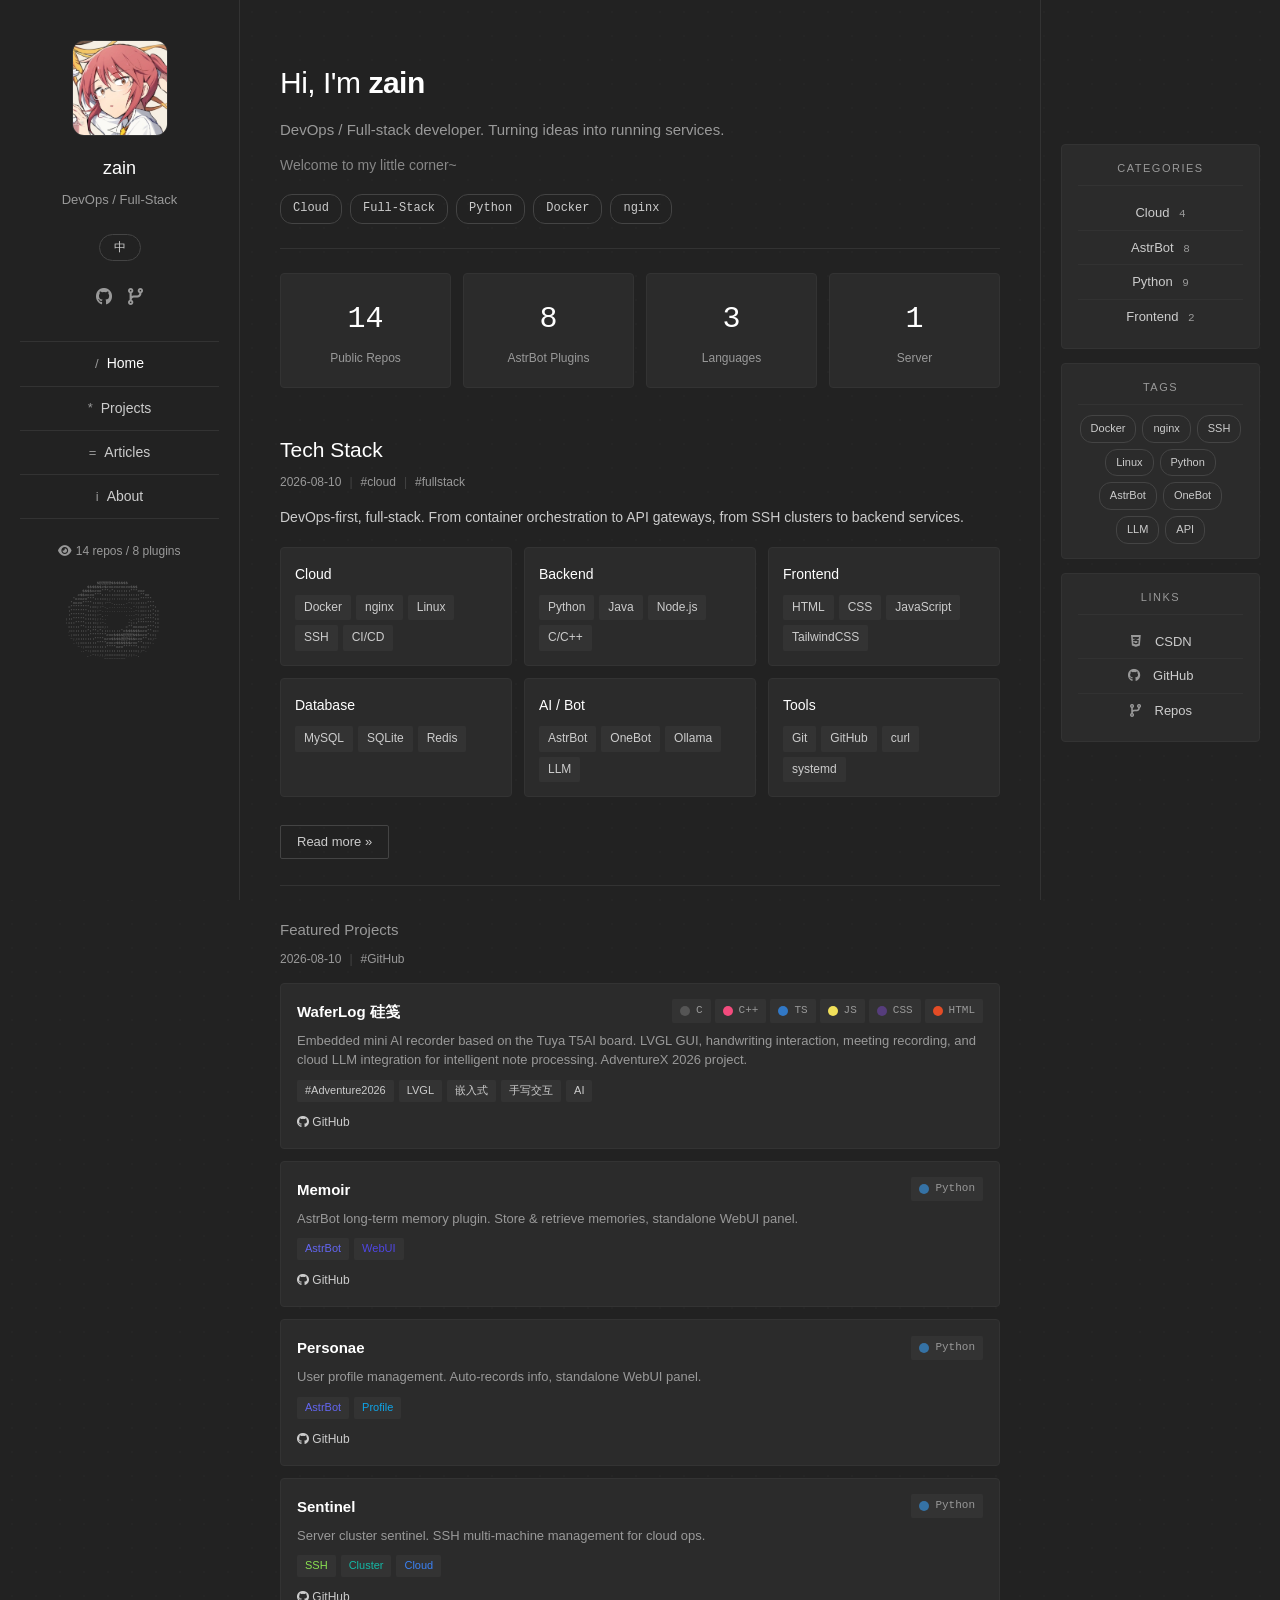
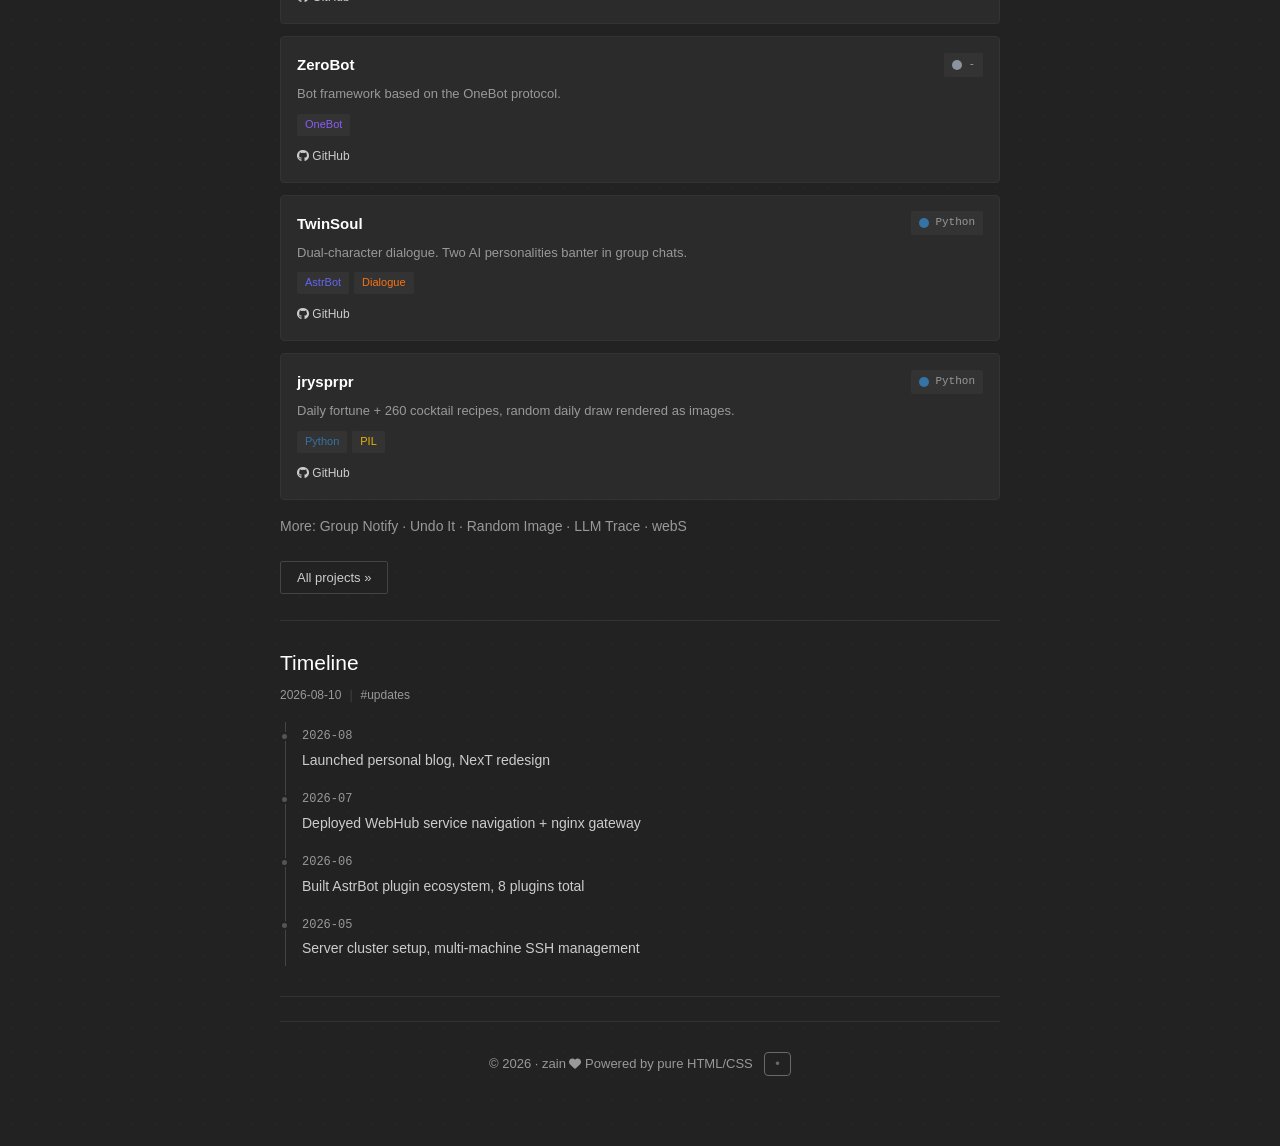
==== commit 7767f08e: "Cloud → DevOps in all page descriptions" ====
--- a/index.html
+++ b/index.html
@@ -25,7 +25,7 @@
   </div>
 </div>
       <div class="site-author-name">zain</div>
-      <div class="site-description"><span class="zh">云计算 / 全栈开发者</span><span class="en">Cloud / Full-Stack</span>
+      <div class="site-description"><span class="zh">DevOps / 全栈开发者</span><span class="en">DevOps / Full-Stack</span>
             <span class="ru">Облачный / Full-Stack</span></div>
             <div class="lang-bar">
         <button class="lang-btn" onclick="toggleLang()" id="langBtn">中</button>
@@ -55,7 +55,7 @@
     <!-- Hero -->
     <div class="welcome">
       <h1>Hi, I'm <span class="name">zain</span></h1>
-      <p><span class="zh">云计算 / 全栈开发者，把想法变成跑在服务器上的服务。</span><span class="en">Cloud / Full-stack developer. Turning ideas into running services.</span>
+      <p><span class="zh">DevOps / 全栈开发者，把想法变成跑在服务器上的服务。</span><span class="en">DevOps / Full-stack developer. Turning ideas into running services.</span>
             <span class="ru">Облачный / Full-Stack разработчик. Превращаю идеи в работающие сервисы.</span></p>
       <p class="welcome-sub"><span class="zh">欢迎来到我的(博客)小窝~</span><span class="en">Welcome to my little corner~</span>
             <span class="ru">Добро пожаловать в мой уголок~</span></p>
@@ -85,7 +85,7 @@
         <div class="post-meta"><span>2026-08-10</span><span class="sep">|</span><span class="cat">#cloud</span><span class="sep">|</span><span class="tag">#fullstack</span></div>
       </header>
       <div class="post-body">
-        <p><span class="zh">专注云计算方向，从容器编排到 API 网关，从 SSH 集群到后端服务。</span><span class="en">Cloud-first, full-stack. From container orchestration to API gateways, from SSH clusters to backend services.</span>
+        <p><span class="zh">专注 DevOps 方向，从容器编排到 API 网关，从 SSH 集群到后端服务。</span><span class="en">DevOps-first, full-stack. From container orchestration to API gateways, from SSH clusters to backend services.</span>
             <span class="ru">Облачный подход: от контейнеров до API-шлюзов, от SSH-кластеров до бэкенда.</span></p>
         <div class="stack-grid">
           <div class="stack-card"><div class="st-name">Cloud</div><div class="st-list"><span>Docker</span><span>nginx</span><span>Linux</span><span>SSH</span><span>CI/CD</span></div></div>
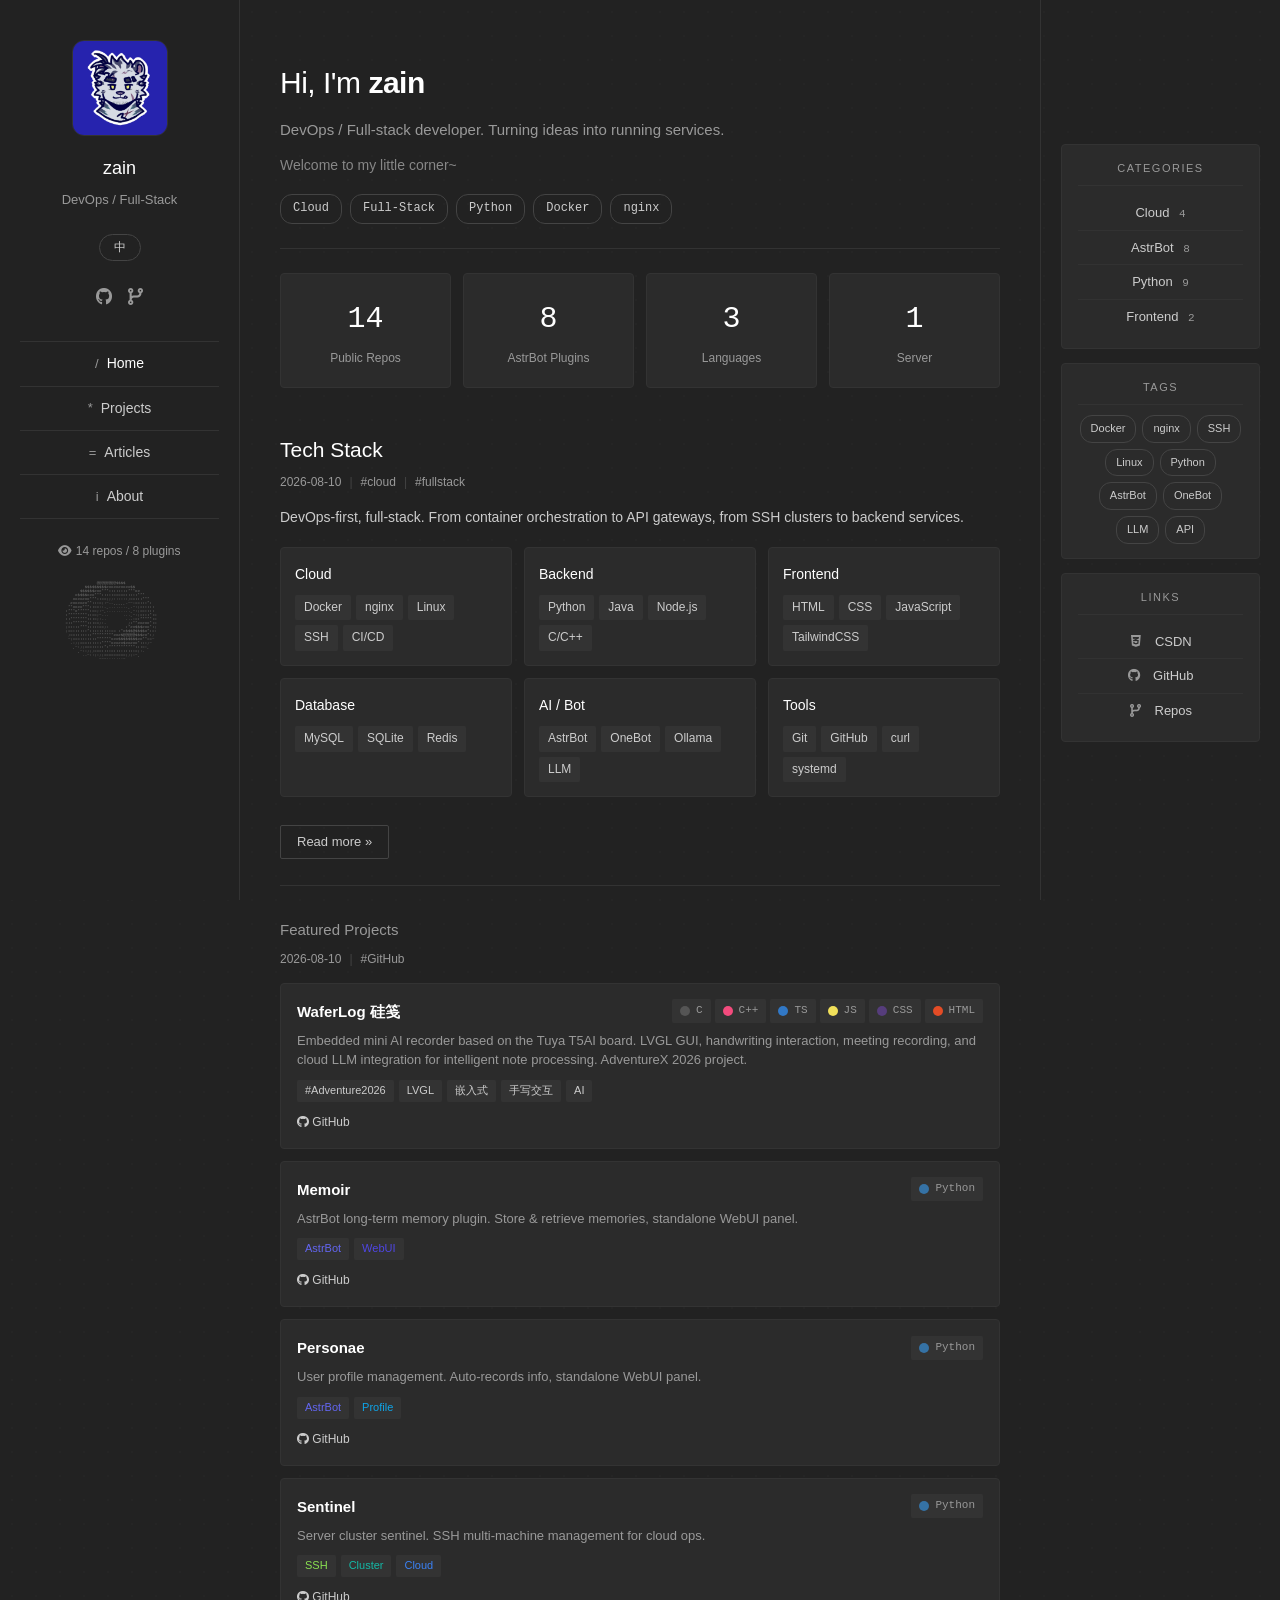
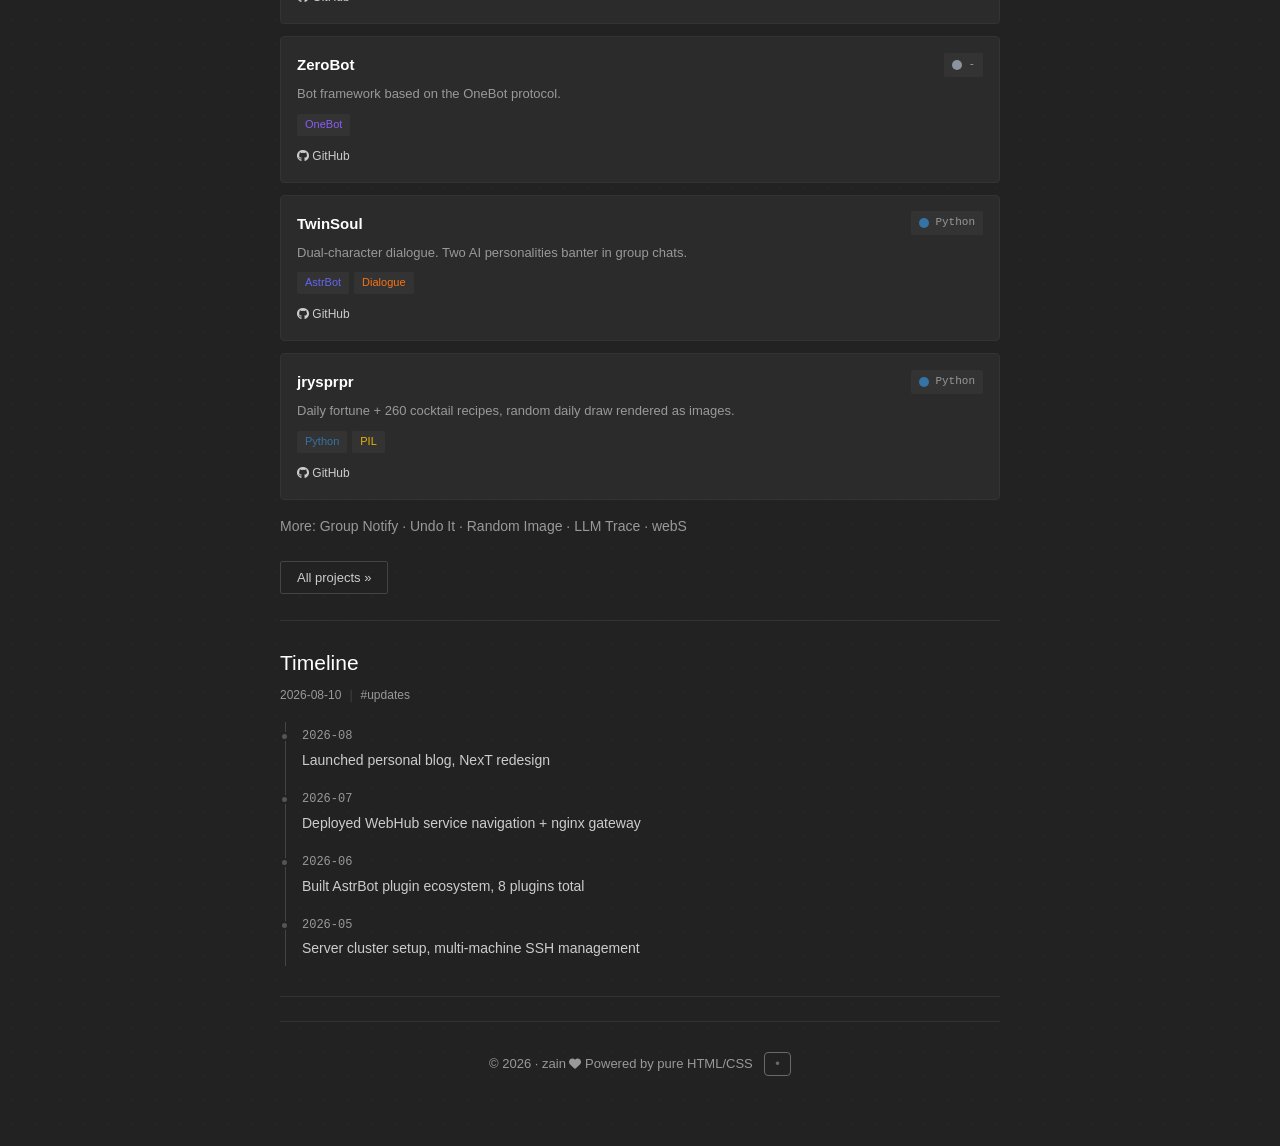
==== commit f9e17b58: "Avatar peek: wait 1.3s before flip animation" ====
--- a/index.html
+++ b/index.html
@@ -259,6 +259,16 @@
   var s = document.getElementById('avatarStack');
   if (s && localStorage.getItem('avatarFlipped') === '1') {
     s.classList.add('flipped');
+  }
+})();
+// 页面加载后提示头像可翻转
+(function(){
+  var s = document.getElementById('avatarStack');
+  if (s && !s.classList.contains('flipped')) {
+    setTimeout(function(){
+      s.classList.add('flipped');
+      setTimeout(function(){ s.classList.remove('flipped'); }, 2000);
+    }, 1300);
   }
 })();
 function toggleLang() {
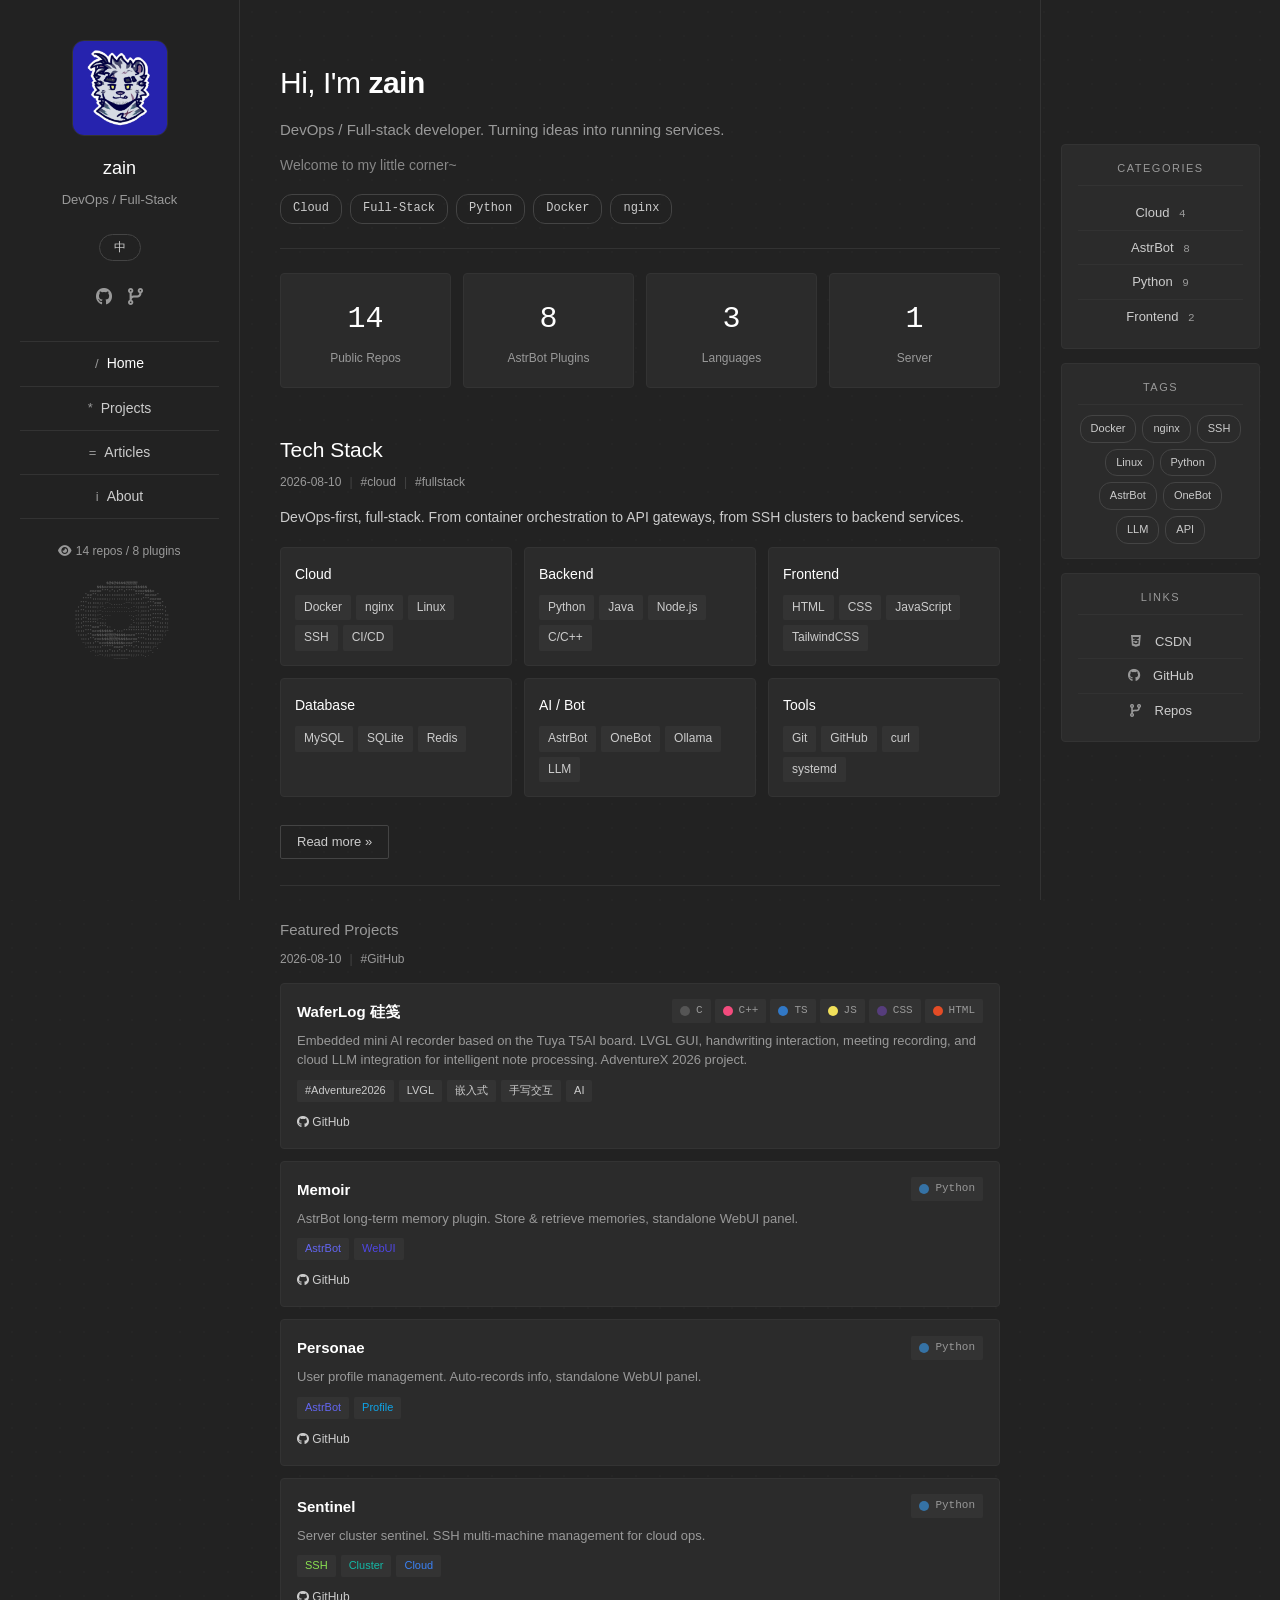
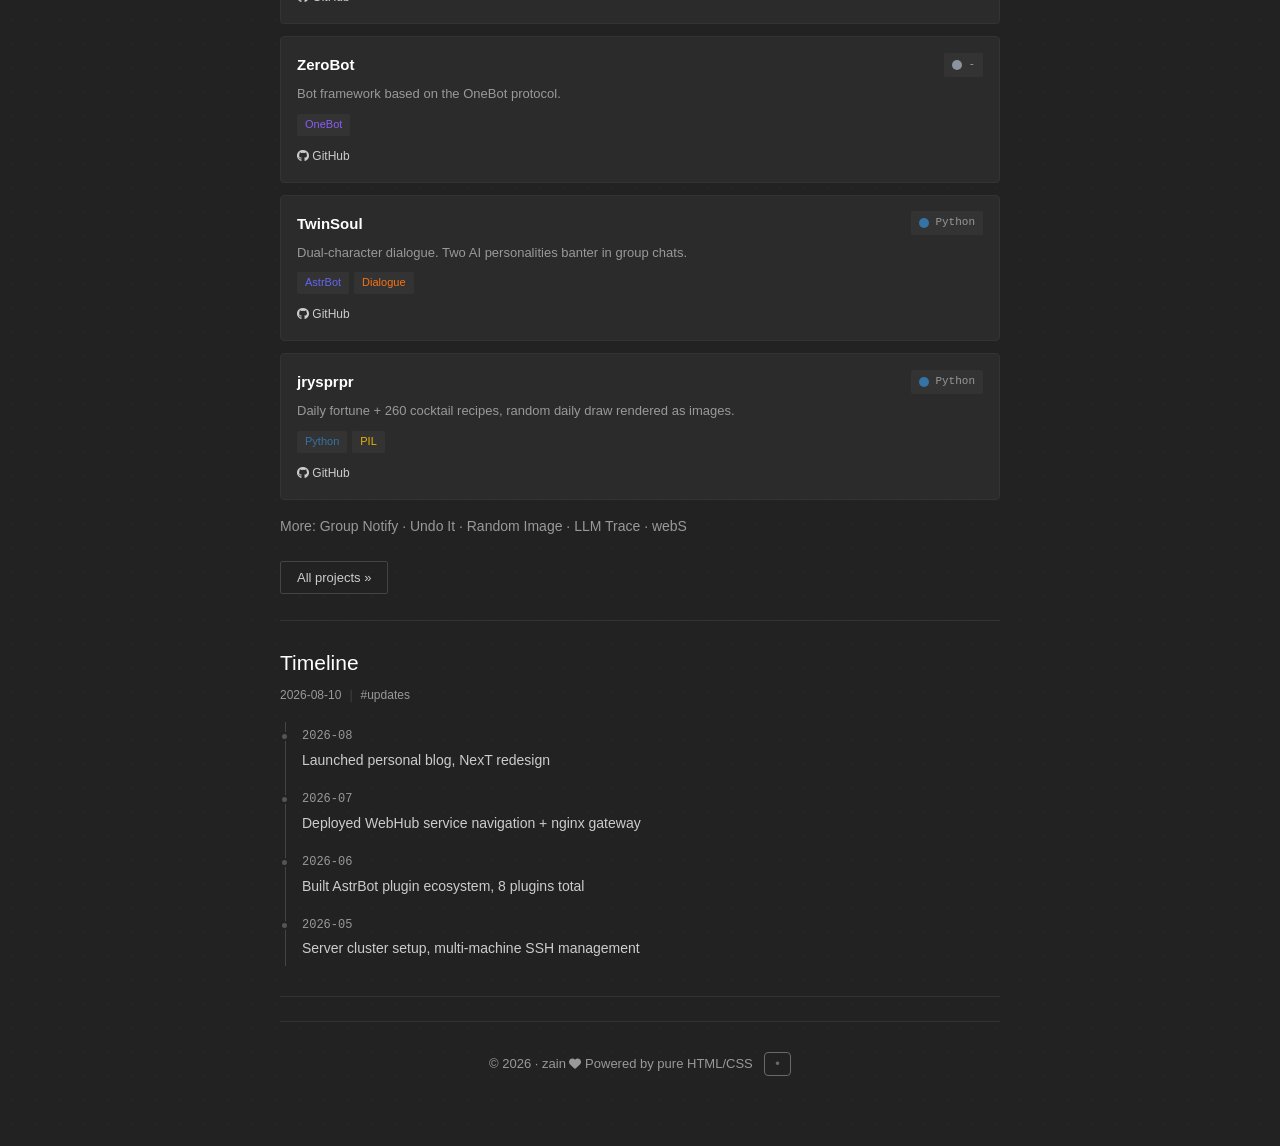
==== commit 52fe8045: "Avatar peek: only on first visit, tracked by localStorage" ====
--- a/index.html
+++ b/index.html
@@ -264,7 +264,8 @@
 // 页面加载后提示头像可翻转
 (function(){
   var s = document.getElementById('avatarStack');
-  if (s && !s.classList.contains('flipped')) {
+  if (s && !s.classList.contains('flipped') && !localStorage.getItem('avatarHintShown')) {
+    localStorage.setItem('avatarHintShown', '1');
     setTimeout(function(){
       s.classList.add('flipped');
       setTimeout(function(){ s.classList.remove('flipped'); }, 2000);
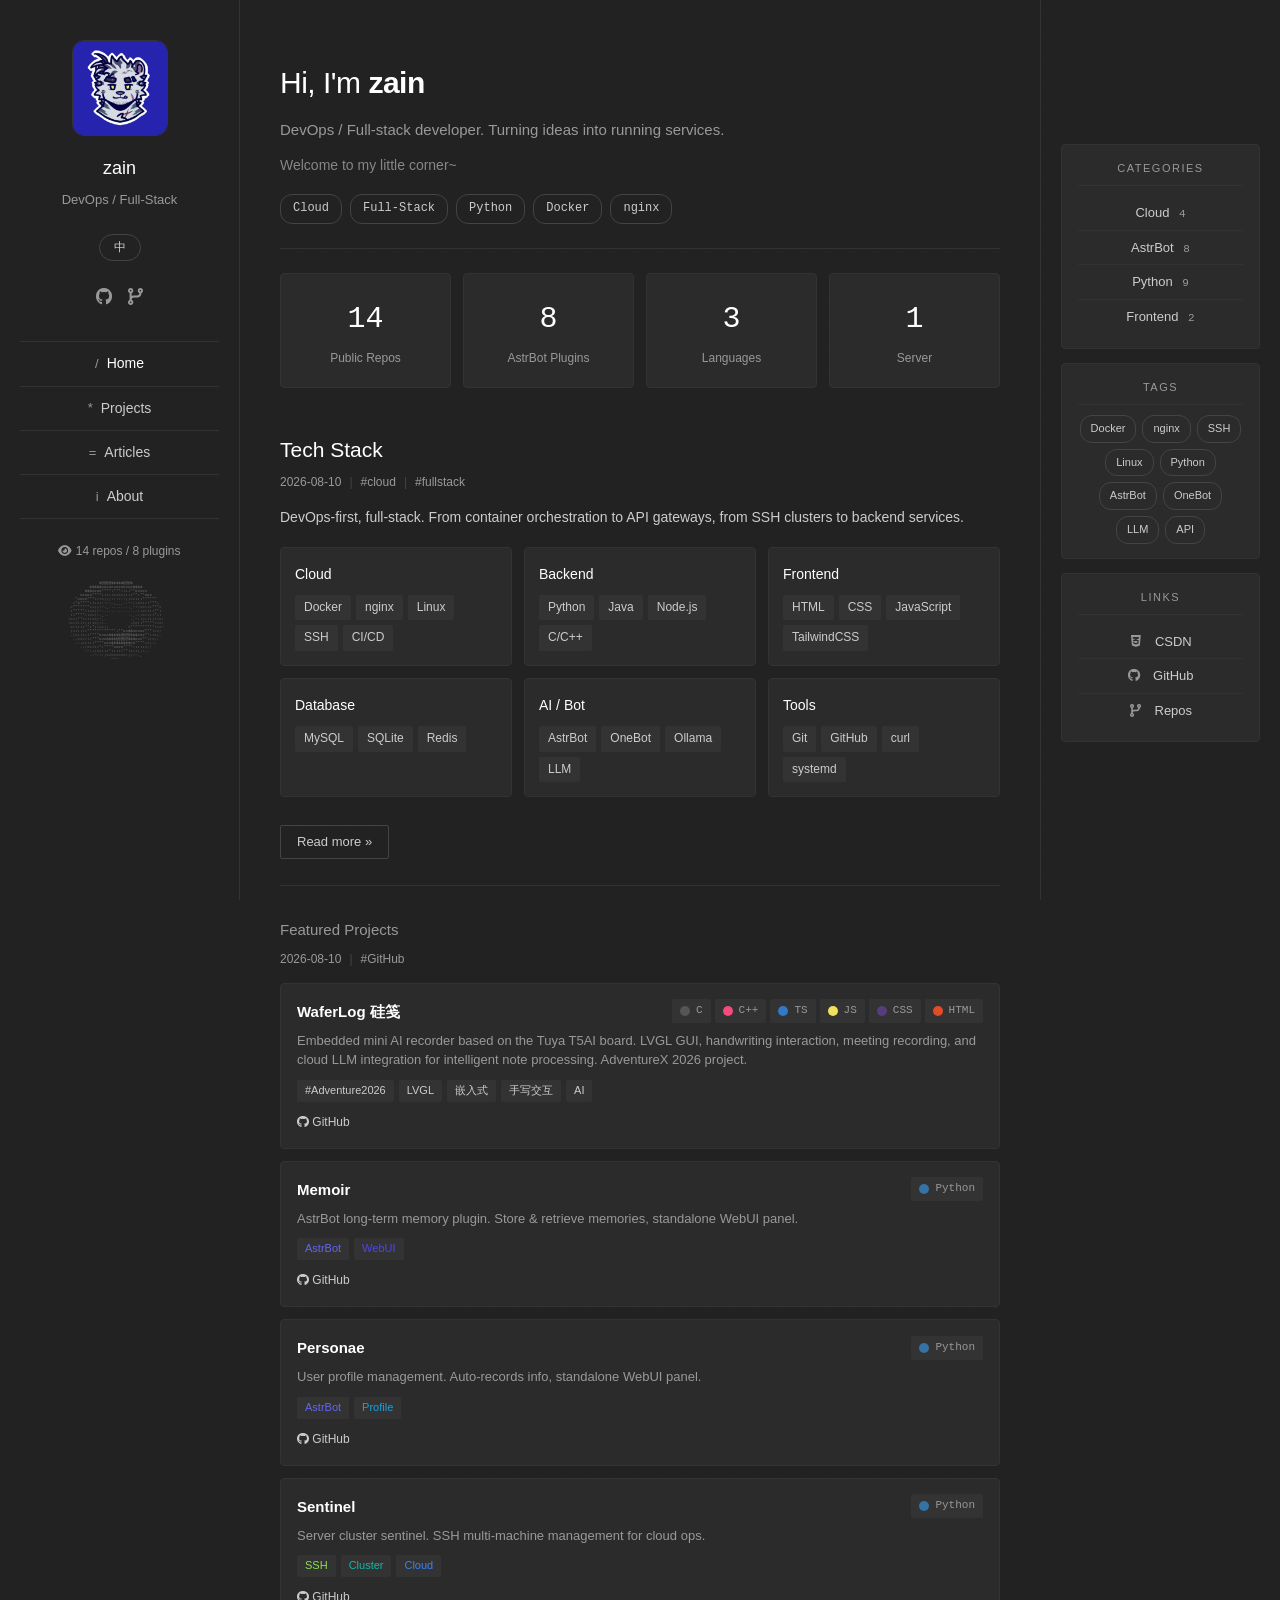
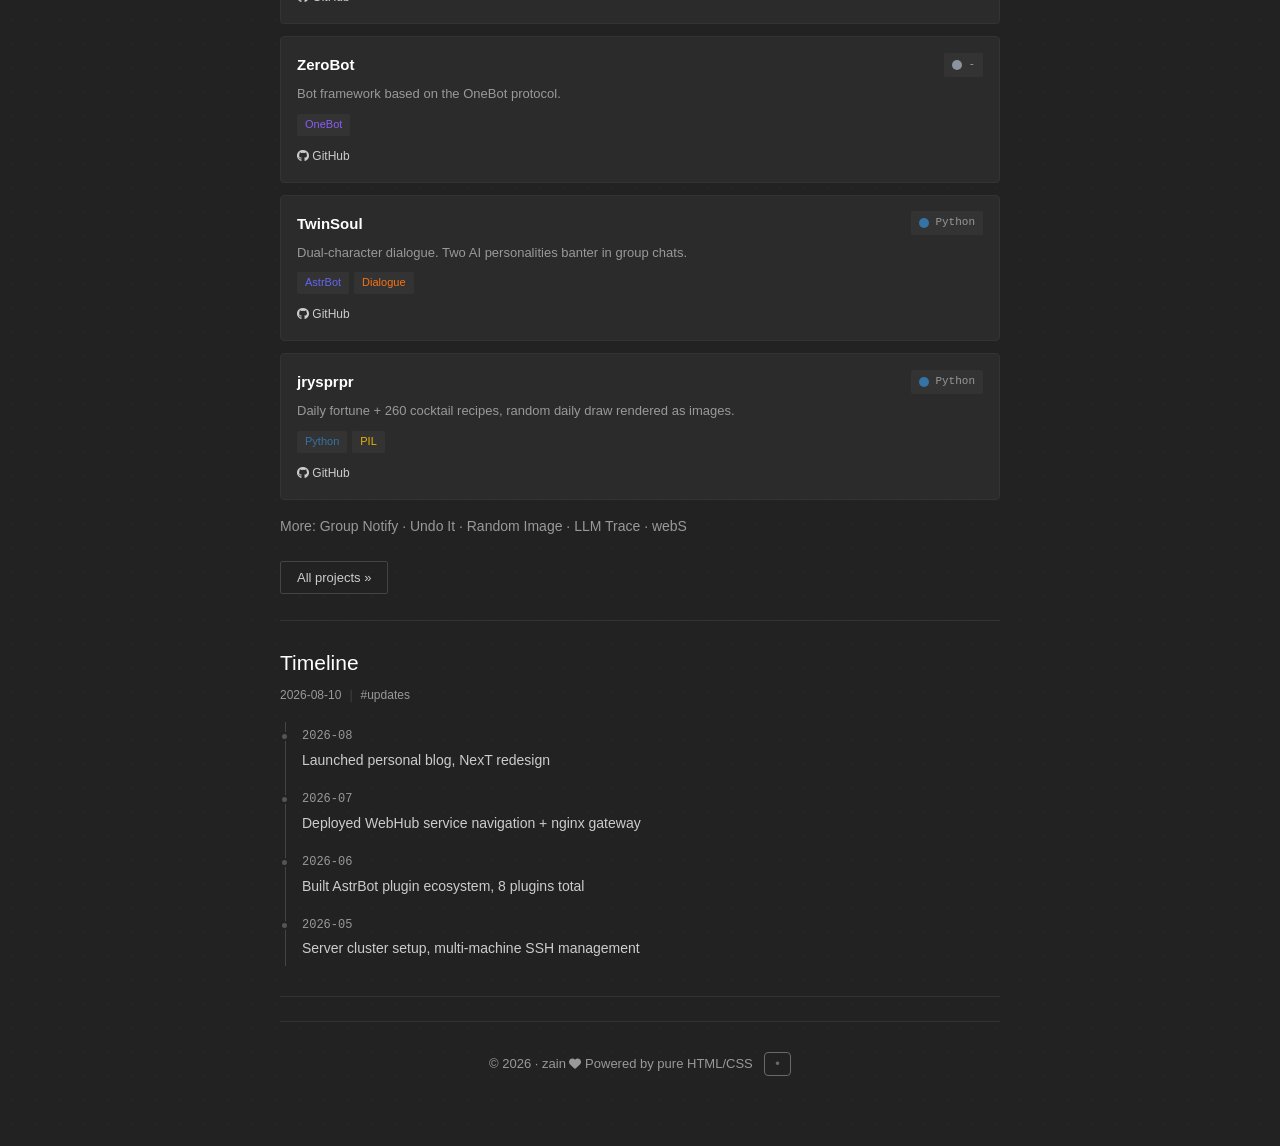
==== commit 8bd03105: "Avatar peek: show on refresh & first visit, skip on internal nav" ====
--- a/index.html
+++ b/index.html
@@ -264,12 +264,17 @@
 // 页面加载后提示头像可翻转
 (function(){
   var s = document.getElementById('avatarStack');
-  if (s && !s.classList.contains('flipped') && !localStorage.getItem('avatarHintShown')) {
-    localStorage.setItem('avatarHintShown', '1');
-    setTimeout(function(){
-      s.classList.add('flipped');
-      setTimeout(function(){ s.classList.remove('flipped'); }, 2000);
-    }, 1300);
+  if (s && !s.classList.contains('flipped')) {
+    var nav = performance.getEntriesByType('navigation')[0];
+    var isReload = nav && nav.type === 'reload';
+    var isInternal = document.referrer && document.referrer.startsWith(window.location.origin);
+    // 刷新时展示，或非内部导航时展示（首次进入、外部链接进入）
+    if (isReload || !isInternal) {
+      setTimeout(function(){
+        s.classList.add('flipped');
+        setTimeout(function(){ s.classList.remove('flipped'); }, 2000);
+      }, 1300);
+    }
   }
 })();
 function toggleLang() {
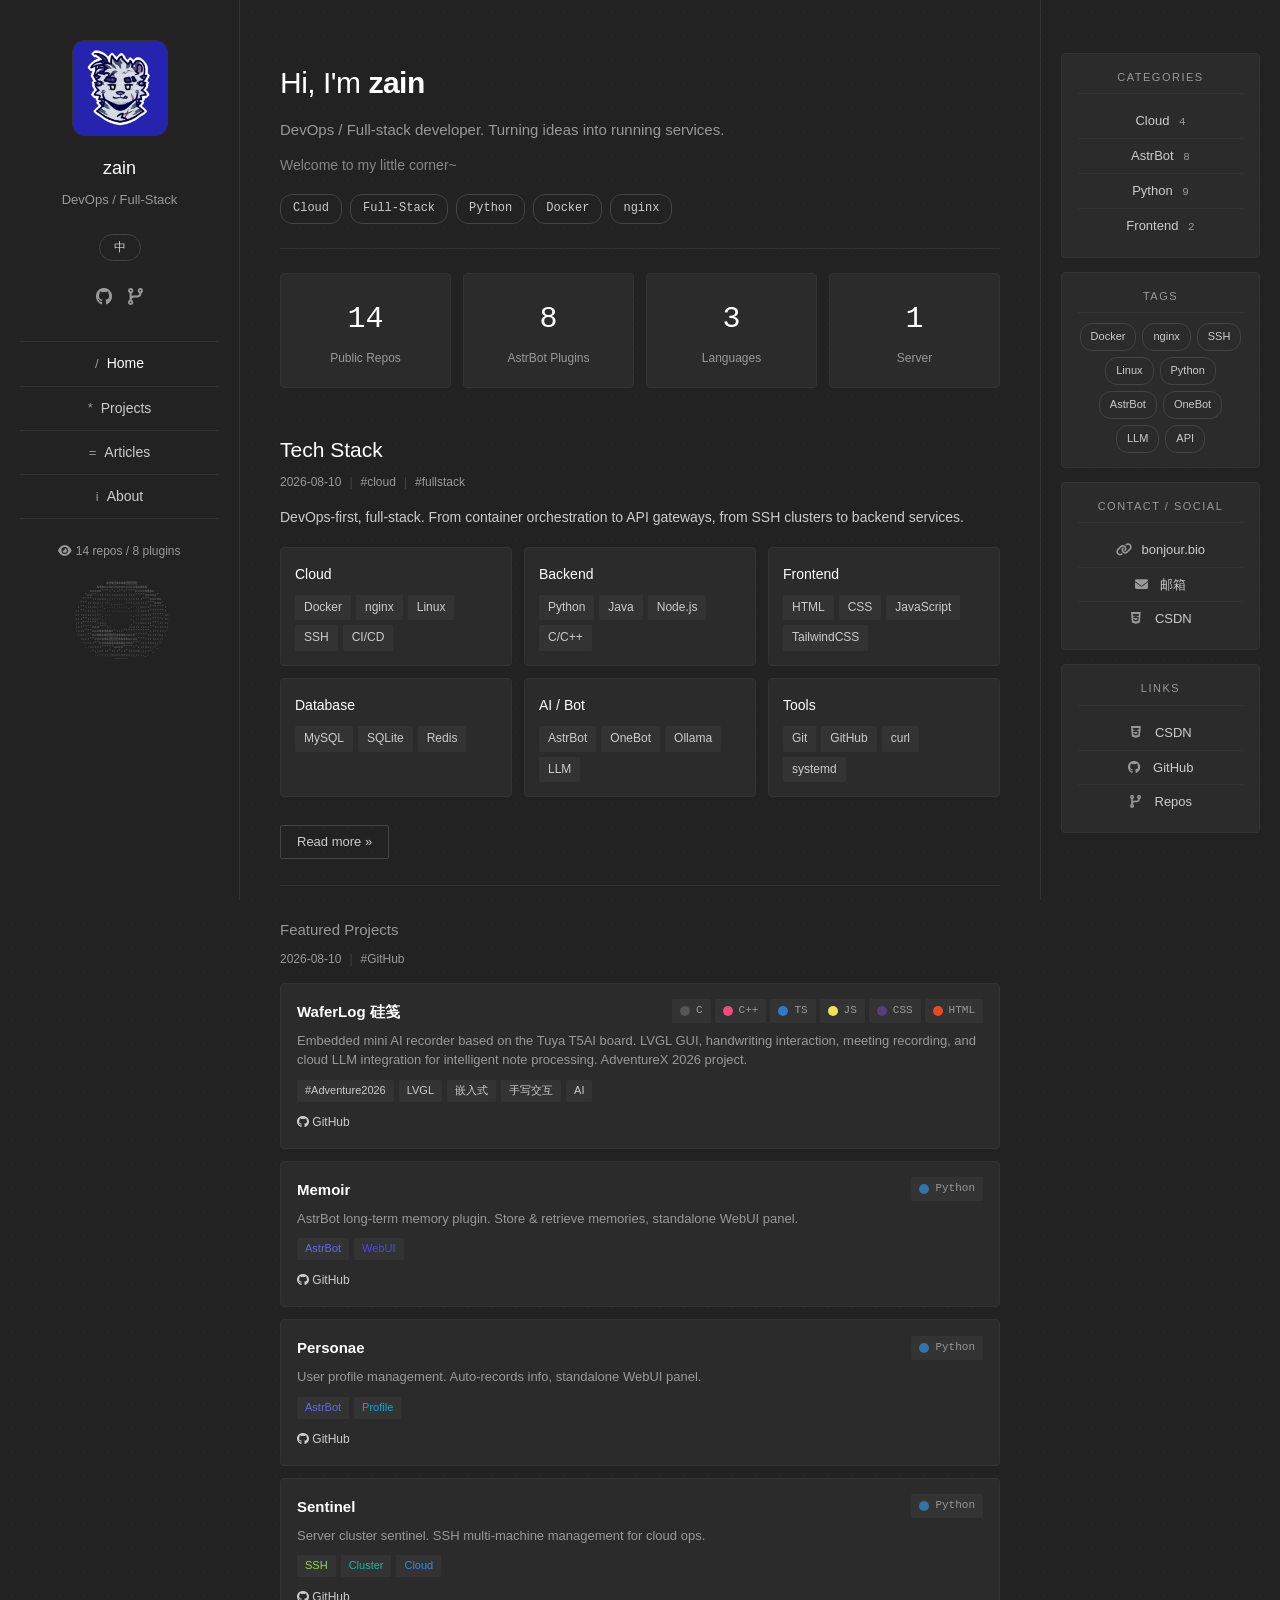
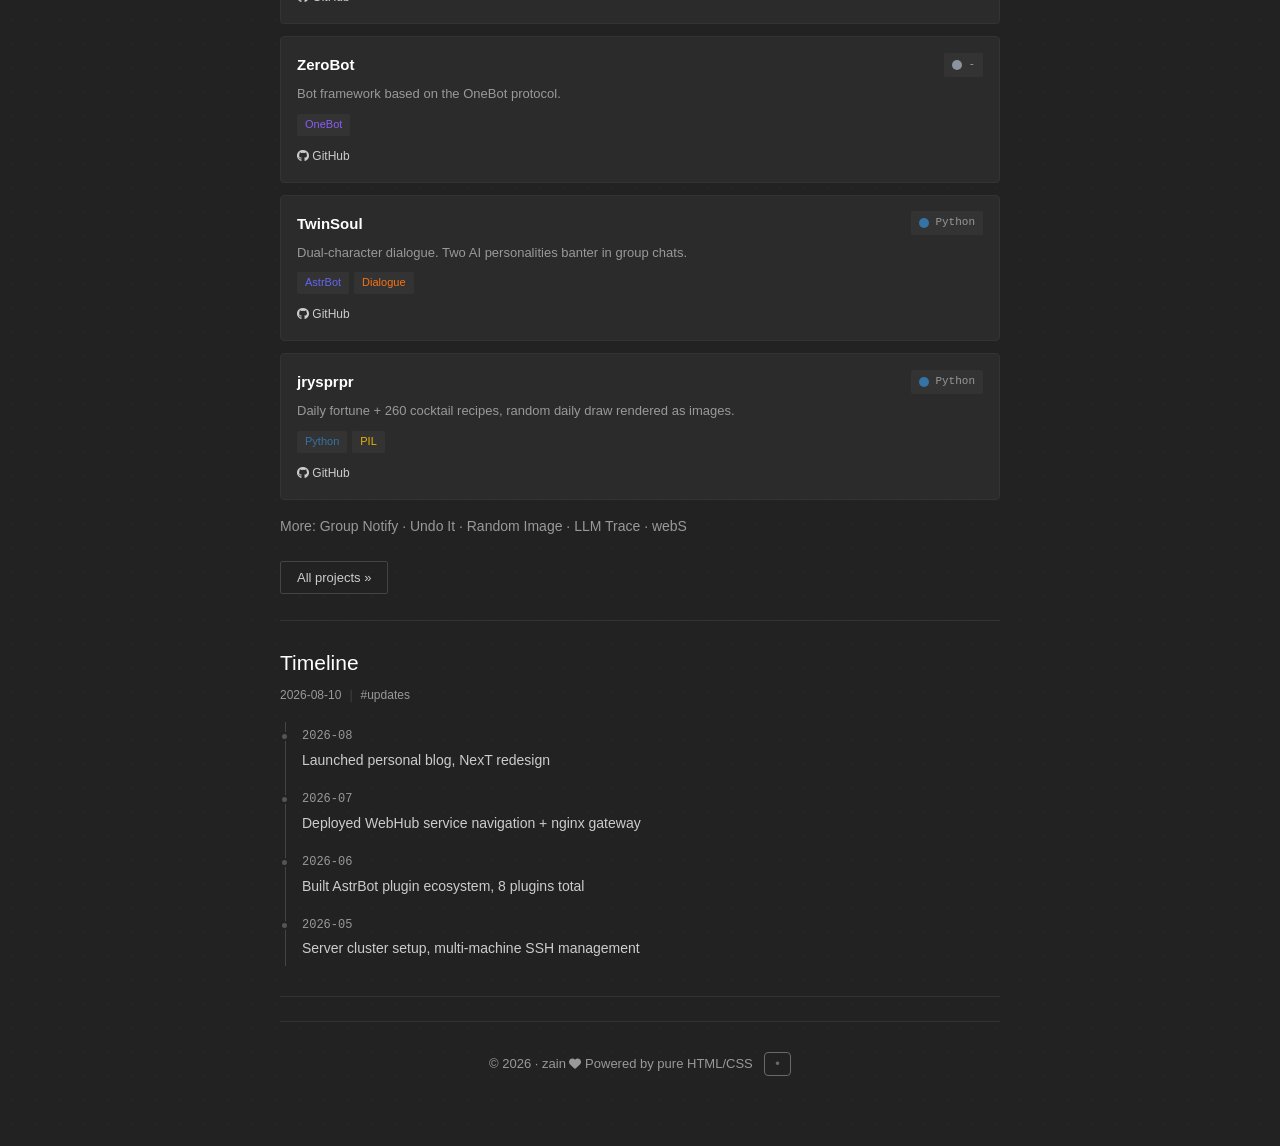
==== commit 9bca6f01: "feat: 侧边栏新增 联系我/社交平台 区块" ====
--- a/index.html
+++ b/index.html
@@ -228,6 +228,16 @@
         <span class="tag-item">OneBot</span>
         <span class="tag-item">LLM</span>
         <span class="tag-item">API</span>
+      </div>
+    </div>
+
+    <div class="widget">
+      <div class="widget-title"><span class="zh">联系我/社交平台</span><span class="en">Contact / Social</span>
+            <span class="ru">Контакты</span></div>
+      <div class="link-list">
+        <a href="https://bonjour.bio/b8qfqm" target="_blank"><i class="fas fa-link"></i> bonjour.bio</a>
+        <a href="mailto:zaiens_cookie@outlook.com"><i class="fas fa-envelope"></i> 邮箱</a>
+        <a href="https://blog.csdn.net/reload111" target="_blank"><i class="fab fa-css3-alt"></i> CSDN</a>
       </div>
     </div>
 
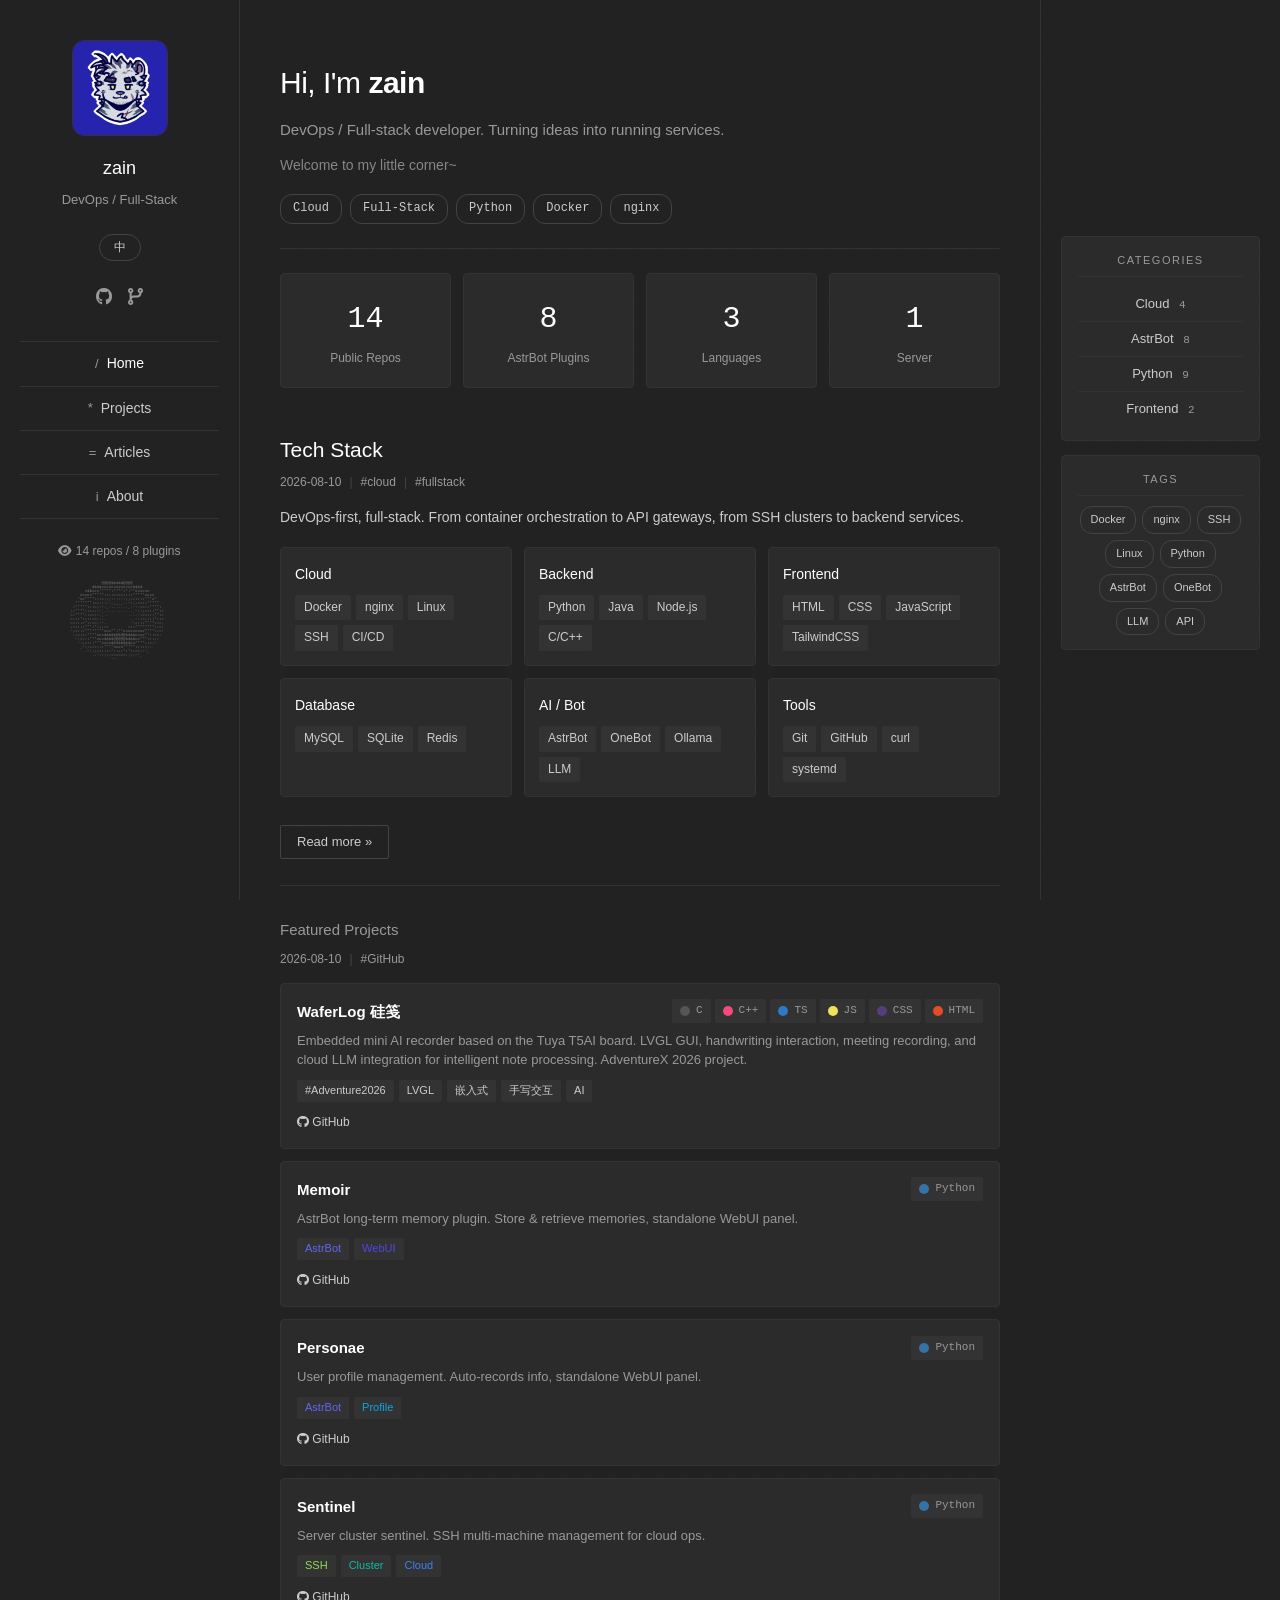
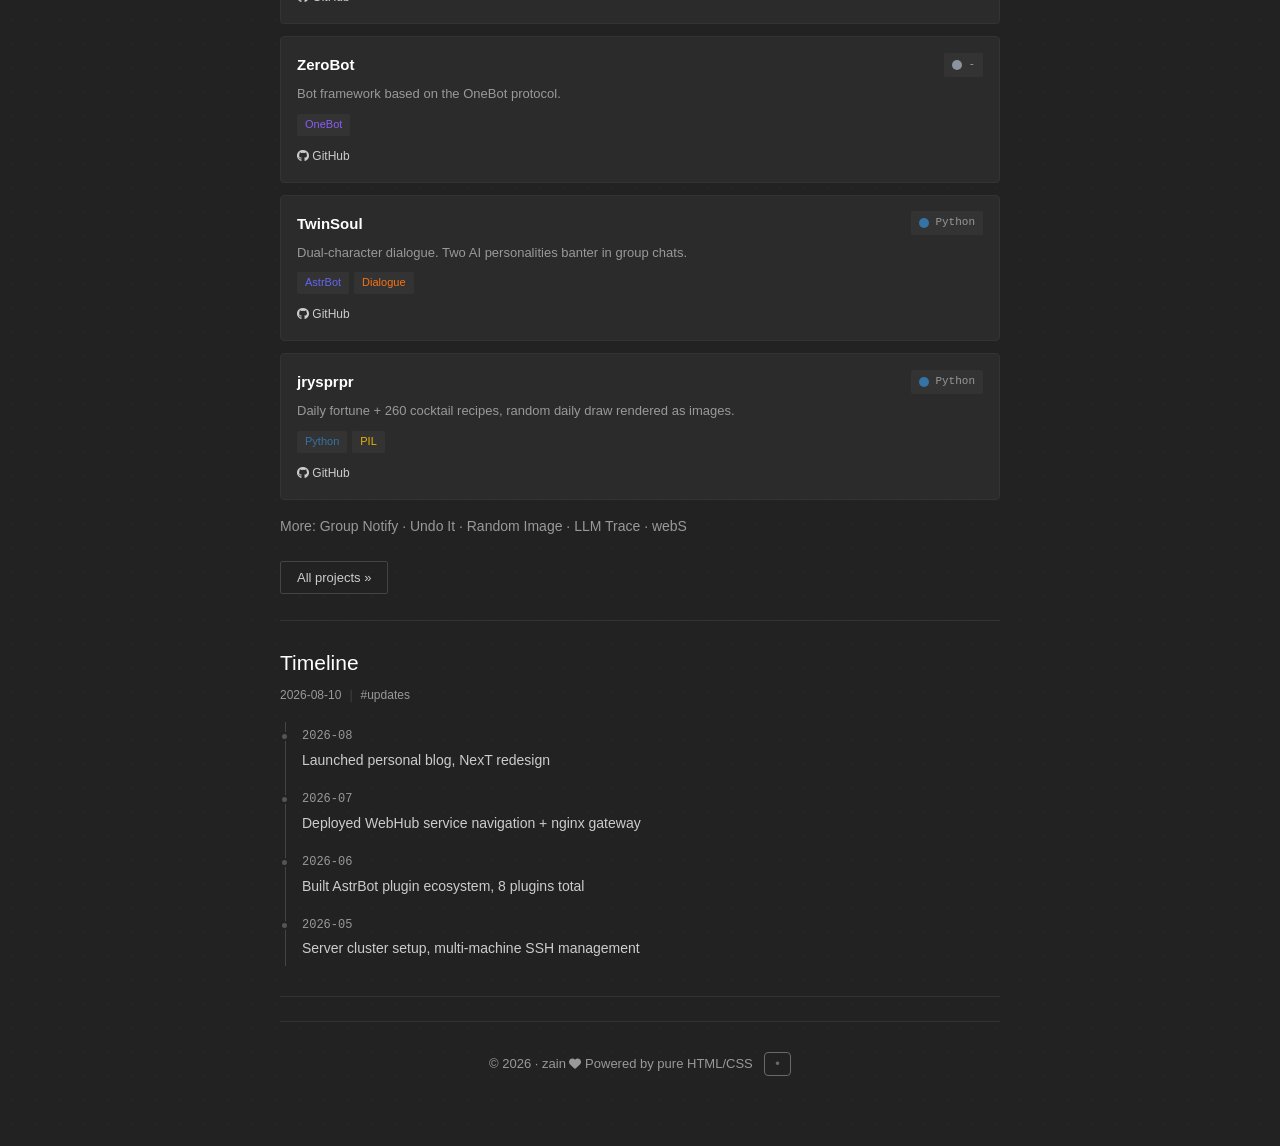
==== commit 4915f108: "refactor: 侧边栏移除联系我/链接widget，关于页主体加联系我/社交平台" ====
--- a/index.html
+++ b/index.html
@@ -228,26 +228,6 @@
         <span class="tag-item">OneBot</span>
         <span class="tag-item">LLM</span>
         <span class="tag-item">API</span>
-      </div>
-    </div>
-
-    <div class="widget">
-      <div class="widget-title"><span class="zh">联系我/社交平台</span><span class="en">Contact / Social</span>
-            <span class="ru">Контакты</span></div>
-      <div class="link-list">
-        <a href="https://bonjour.bio/b8qfqm" target="_blank"><i class="fas fa-link"></i> bonjour.bio</a>
-        <a href="mailto:zaiens_cookie@outlook.com"><i class="fas fa-envelope"></i> 邮箱</a>
-        <a href="https://blog.csdn.net/reload111" target="_blank"><i class="fab fa-css3-alt"></i> CSDN</a>
-      </div>
-    </div>
-
-    <div class="widget">
-      <div class="widget-title"><span class="zh">链接</span><span class="en">Links</span>
-            <span class="ru">Ссылки</span></div>
-      <div class="link-list">
-        <a href="https://blog.csdn.net/reload111" target="_blank"><i class="fab fa-css3-alt"></i> CSDN</a>
-        <a href="https://github.com/Zaienscookie" target="_blank"><i class="fab fa-github"></i> GitHub</a>
-        <a href="https://github.com/Zaienscookie?tab=repositories" target="_blank"><i class="fas fa-code-branch"></i> Repos</a>
       </div>
     </div>
 
--- a/style.css
+++ b/style.css
@@ -651,6 +651,44 @@
 .bio-contact a:hover { text-decoration: underline; }
 .bio-contact i { width: 16px; text-align: center; margin-right: 4px; }
 
+/* 联系我/社交平台 - 关于页 */
+.contact-section {
+  margin-bottom: 20px;
+  padding: 16px 20px;
+  border: 1px solid var(--line);
+  border-radius: 6px;
+  background: var(--bg-card);
+}
+.contact-title {
+  font-size: 12px;
+  color: var(--text-muted);
+  text-transform: uppercase;
+  letter-spacing: 1.5px;
+  margin-bottom: 12px;
+  padding-bottom: 6px;
+  border-bottom: 1px solid var(--line);
+}
+.contact-links {
+  display: flex;
+  gap: 24px;
+  flex-wrap: wrap;
+}
+.contact-links a {
+  color: var(--accent);
+  font-size: 14px;
+  transition: .15s ease;
+}
+.contact-links a:hover {
+  color: var(--text-strong);
+  text-decoration: underline;
+}
+.contact-links i {
+  width: 16px;
+  text-align: center;
+  margin-right: 4px;
+  color: var(--text-muted);
+}
+
 /* 画廊网格 - 拼贴瀑布流 */
 .gallery-grid {
   display: grid;
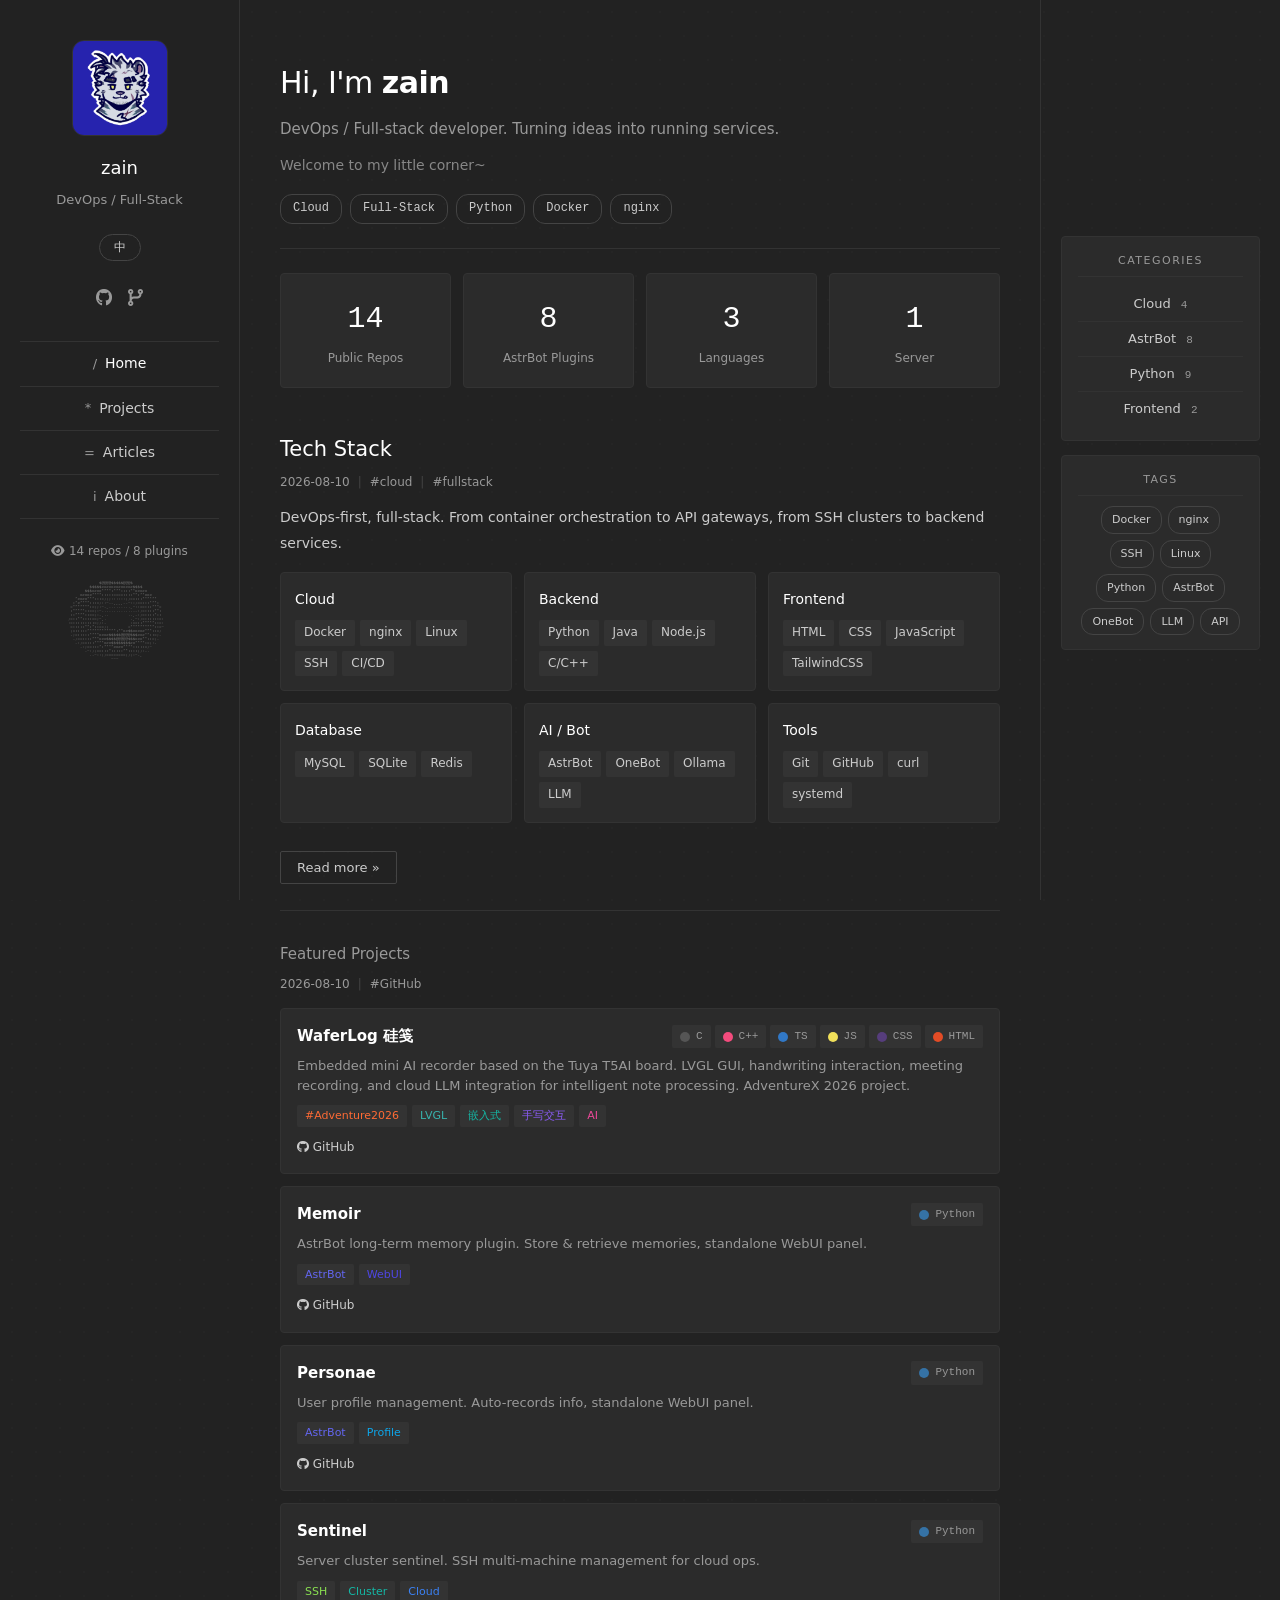
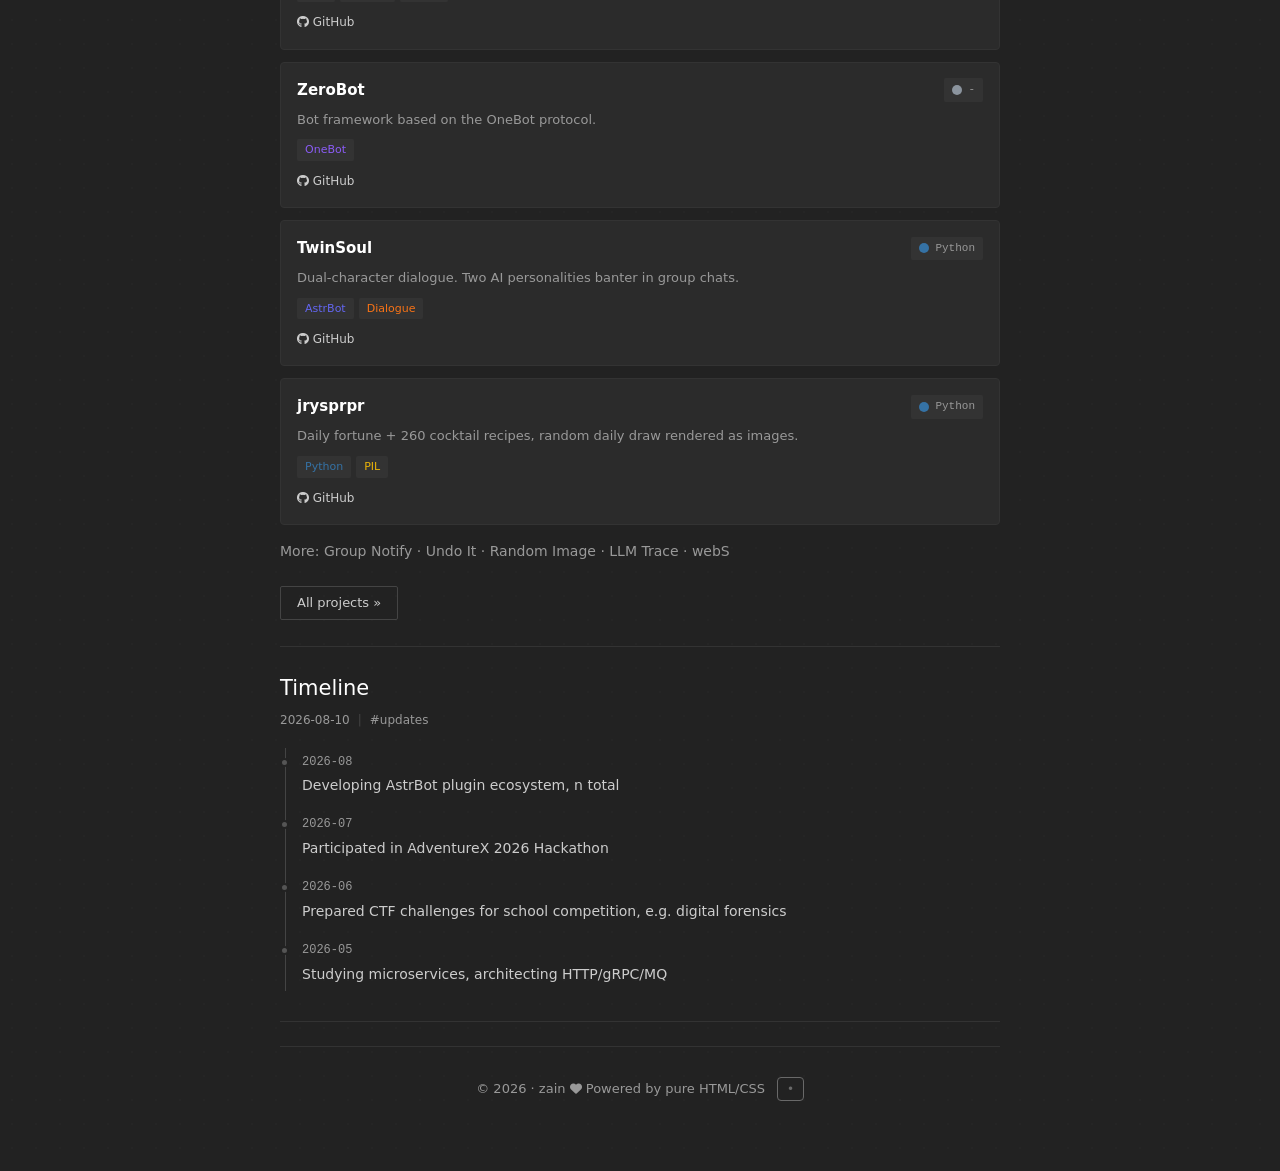
==== commit f907d3ff: "add timeline, github contact, mobile fixes, tag colors" ====
--- a/index.html
+++ b/index.html
@@ -181,13 +181,14 @@
       </header>
       <div class="post-body">
         <div class="timeline">
-          <div class="tl-item"><span class="tl-date">2026-08</span><span class="tl-dot"></span><div class="tl-text"><span class="zh">上线个人博客，NexT 风格重构</span><span class="en">Launched personal blog, NexT redesign</span>
-            <span class="ru">Запущен личный блог, редизайн в стиле NexT</span></div></div>
-          <div class="tl-item"><span class="tl-date">2026-07</span><span class="tl-dot"></span><div class="tl-text"><span class="zh">部署 WebHub 服务导航与 nginx 网关</span><span class="en">Deployed WebHub service navigation + nginx gateway</span>
-            <span class="ru">Развёрнут WebHub-навигатор и nginx-шлюз</span></div></div>
-          <div class="tl-item"><span class="tl-date">2026-06</span><span class="tl-dot"></span><div class="tl-text"><span class="zh">开发 AstrBot 插件生态，累计 8 个</span><span class="en">Built AstrBot plugin ecosystem, 8 plugins total</span>
-            <span class="ru">Экосистема плагинов AstrBot, всего 8</span></div></div>
-          <div class="tl-item"><span class="tl-date">2026-05</span><span class="tl-dot"></span><div class="tl-text"><span class="zh">台服务器</span><span class="en">Server</span> cluster setup, multi-machine SSH management</div></div>
+          <div class="tl-item"><span class="tl-date">2026-08</span><span class="tl-dot"></span><div class="tl-text"><span class="zh">开发 AstrBot 插件生态，累计 n 个</span><span class="en">Developing AstrBot plugin ecosystem, n total</span>
+            <span class="ru">Разработка экосистемы плагинов AstrBot, всего n</span></div></div>
+          <div class="tl-item"><span class="tl-date">2026-07</span><span class="tl-dot"></span><div class="tl-text"><span class="zh">参加 AdventureX 2026 Hackathon</span><span class="en">Participated in AdventureX 2026 Hackathon</span>
+            <span class="ru">Участие в хакатоне AdventureX 2026</span></div></div>
+          <div class="tl-item"><span class="tl-date">2026-06</span><span class="tl-dot"></span><div class="tl-text"><span class="zh">筹备学校 CTF 比赛命题，如数字取证等</span><span class="en">Prepared CTF challenges for school competition, e.g. digital forensics</span>
+            <span class="ru">Подготовка заданий CTF для университета, например цифровая криминалистика</span></div></div>
+          <div class="tl-item"><span class="tl-date">2026-05</span><span class="tl-dot"></span><div class="tl-text"><span class="zh">学习微服务，架构工程师 HTTP/gRPC/MQ</span><span class="en">Studying microservices, architecting HTTP/gRPC/MQ</span>
+            <span class="ru">Изучение микросервисов: HTTP/gRPC/MQ</span></div></div>
         </div>
       </div>
     </article>
@@ -320,7 +321,9 @@
     'Ollama': '#8b5cf6', 'systemd': '#dc2626', 'curl': '#0d9488',
     'CI/CD': '#10b981', 'Full-Stack': '#6366f1', 'Frontend': '#e34c26',
     'Backend': '#3572A5', 'Database': '#4479a1', 'AI / Bot': '#ec4899',
-    'Tools': '#6e5494', 'Undo It': '#0ea5e9', 'LLM Trace': '#ec4899'
+    'Tools': '#6e5494', 'Undo It': '#0ea5e9', 'LLM Trace': '#ec4899',
+    '#Adventure2026': '#ff6b35', 'LVGL': '#38b2ac', '嵌入式': '#14b8a6',
+    '手写交互': '#8b5cf6', 'AI': '#ec4899'
   };
   var tags = document.querySelectorAll('.proj-tags span');
   tags.forEach(function(t) {
--- a/style.css
+++ b/style.css
@@ -14,7 +14,7 @@
   --line: #333;
   --accent: #bbb;
   --accent-hover: #fff;
-  --font: "Lato", "PingFang SC", "Microsoft YaHei", sans-serif;
+  --font: "Lato", "Noto Sans", "DejaVu Sans", "PingFang SC", "Microsoft YaHei", sans-serif;
   --mono: "Source Code Pro", "Consolas", monospace;
 }
 
@@ -527,13 +527,13 @@
 @media (max-width: 768px) {
   .container { flex-direction: column; }
   .sidebar { width: 100%; min-width: 100%; height: auto; position: static; padding: 10px 0 6px; border-right: none; border-bottom: 1px solid var(--line); }
-  .sidebar-inner { padding: 0 12px; display: flex; flex-wrap: wrap; align-items: center; justify-content: center; gap: 6px 12px; }
-  .avatar-stack { width: 36px; height: 36px; margin-bottom: 0; flex-shrink: 0; }
-  .avatar-card { border-radius: 7px; }
-  .site-author-name { font-size: 14px; margin-top: 0; margin-right: 2px; }
-  .site-description { font-size: 11px; margin-top: 0; margin-right: 6px; }
-  .lang-bar { margin-top: 0; margin-right: 6px; }
-  .social { margin-top: 0; gap: 10px; font-size: 14px; margin-right: 2px; }
+  .sidebar-inner { padding: 10px 12px; display: flex; flex-direction: column; align-items: center; gap: 4px 0; }
+  .avatar-stack { width: 56px; height: 56px; margin: 0 auto; flex-shrink: 0; }
+  .avatar-card { border-radius: 10px; }
+  .site-author-name { font-size: 15px; margin-top: 2px; margin-right: 0; text-align: center; }
+  .site-description { font-size: 11px; margin-top: 0; margin-right: 0; text-align: center; }
+  .lang-bar { margin-top: 0; margin-right: 0; }
+  .social { margin-top: 0; gap: 12px; font-size: 15px; margin-right: 0; }
   .sidebar-menu { display: flex; width: 100%; justify-content: space-around; gap: 2px; margin-top: 8px; padding-top: 8px; border-top: 1px solid var(--line); }
   .sidebar-menu a { flex: 1; text-align: center; border-top: none; border-bottom: none; font-size: 13px; padding: 6px 4px; }
   .sidebar-menu a:last-child { border-bottom: none; }
@@ -567,7 +567,7 @@
   .proj-tags { gap: 4px; margin-top: 6px; }
   .proj-tags span { font-size: 11px; padding: 2px 8px; }
   .proj-link { font-size: 13px; }
-  .timeline { padding: 6px 0; }
+  .timeline { padding: 6px 0 6px 22px; }
   .tl-item { font-size: 13px; }
   .tl-date { font-size: 11px; min-width: 48px; }
   .footer { font-size: 12px; padding: 12px 0; }
@@ -651,31 +651,29 @@
 .bio-contact a:hover { text-decoration: underline; }
 .bio-contact i { width: 16px; text-align: center; margin-right: 4px; }
 
-/* 联系我/社交平台 - 关于页 */
+/* 联系我/社交平台 - 关于页 (无方框纯文本风格) */
 .contact-section {
-  margin-bottom: 20px;
-  padding: 16px 20px;
-  border: 1px solid var(--line);
-  border-radius: 6px;
-  background: var(--bg-card);
+  margin: 18px 0 8px;
+  padding: 0 0 8px;
 }
 .contact-title {
-  font-size: 12px;
-  color: var(--text-muted);
-  text-transform: uppercase;
-  letter-spacing: 1.5px;
-  margin-bottom: 12px;
-  padding-bottom: 6px;
-  border-bottom: 1px solid var(--line);
+  font-size: 16px;
+  font-weight: 700;
+  color: var(--text);
+  text-transform: none;
+  letter-spacing: normal;
+  margin: 22px 0 8px;
 }
 .contact-links {
   display: flex;
-  gap: 24px;
-  flex-wrap: wrap;
+  flex-direction: column;
+  gap: 6px;
+  align-items: flex-start;
 }
 .contact-links a {
   color: var(--accent);
   font-size: 14px;
+  line-height: 1.7;
   transition: .15s ease;
 }
 .contact-links a:hover {
@@ -685,7 +683,7 @@
 .contact-links i {
   width: 16px;
   text-align: center;
-  margin-right: 4px;
+  margin-right: 6px;
   color: var(--text-muted);
 }
 
